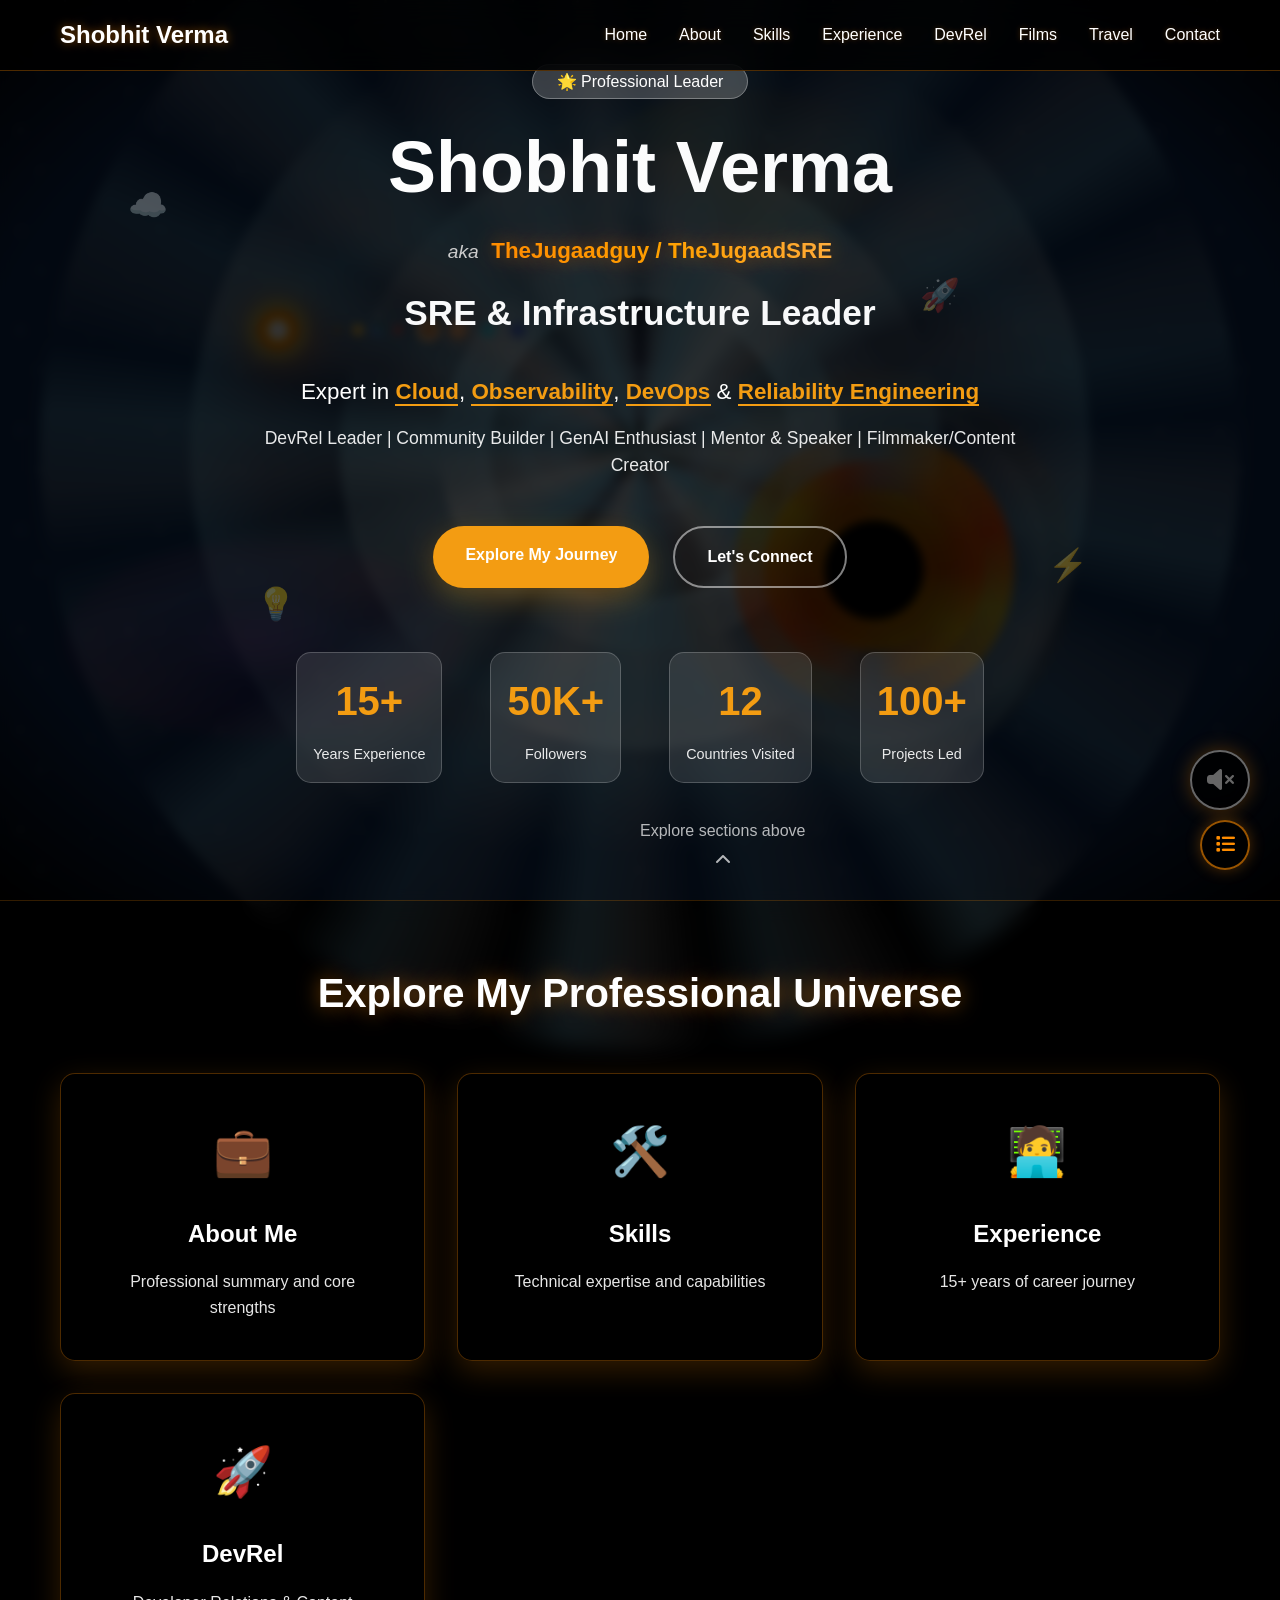
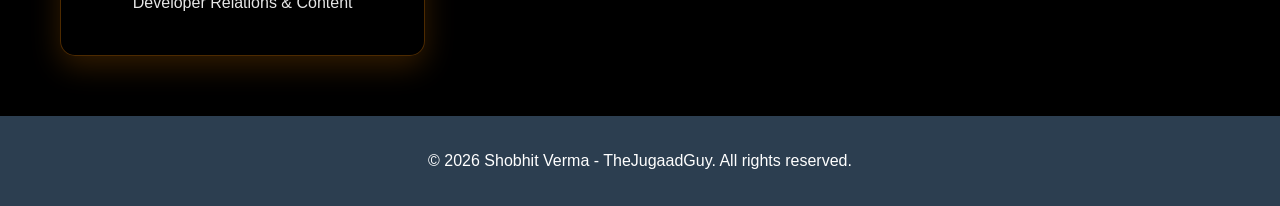
==== index.html @ 570ef5ad "Working website with all features - mood selector, cosmic theme, birthday buddies" ====
<!DOCTYPE html>
<html lang="en">
<head>
    <meta charset="UTF-8">
    <meta name="viewport" content="width=device-width, initial-scale=1.0">
    <title>Shobhit Verma - TheJugaadGuy | SRE Manager & Content Creator</title>
    <link rel="stylesheet" href="styles.css">
    <link href="https://cdnjs.cloudflare.com/ajax/libs/font-awesome/6.4.0/css/all.min.css" rel="stylesheet">
</head>
<body>
    <!-- Mood Selection Popup -->
    <div id="moodPopup" class="mood-popup">
        <div class="mood-popup-content">
            <div class="mood-header">
                <h2>🌟 Welcome to My Universe</h2>
                <p>Before we explore together, how are you feeling today?</p>
            </div>
            <div class="mood-selector">
                <select id="moodSelect" class="mood-dropdown">
                    <option value="">Choose your current mood...</option>
                    <option value="excited">🚀 Excited - Ready to conquer the world!</option>
                    <option value="curious">🔍 Curious - Eager to learn something new</option>
                    <option value="focused">🎯 Focused - In the zone and productive</option>
                    <option value="creative">🎨 Creative - Feeling inspired and artistic</option>
                    <option value="peaceful">🧘 Peaceful - Calm and centered</option>
                    <option value="adventurous">🌍 Adventurous - Ready for new experiences</option>
                    <option value="nostalgic">💭 Nostalgic - Reflecting on memories</option>
                    <option value="ambitious">💪 Ambitious - Driven to achieve goals</option>
                    <option value="contemplative">🤔 Contemplative - Deep in thought</option>
                    <option value="energetic">⚡ Energetic - Full of life and vigor</option>
                </select>
                <button id="enterUniverse" class="enter-button" disabled>Enter My Universe</button>
            </div>
            <div class="mood-subtitle">
                <p>Your choice will personalize your entire experience ✨</p>
            </div>
        </div>
    </div>

    <!-- Epic Cosmic Background -->
    <div class="cosmic-scene">
        <!-- Deep Space Background -->
        <div class="deep-space"></div>
        
        <!-- Distant Stars -->
        <div class="star-field">
            <div class="star"></div>
            <div class="star"></div>
            <div class="star"></div>
            <div class="star"></div>
            <div class="star"></div>
            <div class="star"></div>
            <div class="star"></div>
            <div class="star"></div>
            <div class="star"></div>
            <div class="star"></div>
            <div class="star"></div>
            <div class="star"></div>
            <div class="star"></div>
            <div class="star"></div>
            <div class="star"></div>
            <div class="star"></div>
            <div class="star"></div>
            <div class="star"></div>
            <div class="star"></div>
            <div class="star"></div>
        </div>
        
        <!-- Solar System -->
        <div class="solar-system">
            <!-- Sun -->
            <div class="sun">
                <div class="sun-core"></div>
                <div class="sun-corona"></div>
            </div>
            
            <!-- Planets -->
            <div class="planet mercury"></div>
            <div class="planet venus"></div>
            <div class="planet earth">
                <div class="moon"></div>
            </div>
            <div class="planet mars"></div>
            <div class="planet jupiter">
                <div class="jupiter-spot"></div>
            </div>
            <div class="planet saturn">
                <div class="saturn-rings"></div>
            </div>
            <div class="planet uranus"></div>
            <div class="planet neptune"></div>
            
            <!-- Asteroid Belt -->
            <div class="asteroid-belt">
                <div class="asteroid"></div>
                <div class="asteroid"></div>
                <div class="asteroid"></div>
                <div class="asteroid"></div>
                <div class="asteroid"></div>
            </div>
        </div>
        
        <!-- Wormhole -->
        <div class="wormhole">
            <div class="wormhole-entrance"></div>
            <div class="wormhole-tunnel"></div>
            <div class="wormhole-exit"></div>
            <div class="wormhole-energy"></div>
            <div class="wormhole-donut"></div>
        </div>
        
        <!-- Black Hole -->
        <div class="blackhole-system">
            <div class="gravitational-lensing"></div>
            <div class="accretion-disk"></div>
            <div class="blackhole-center"></div>
            <div class="event-horizon"></div>
            <div class="hawking-radiation"></div>
        </div>
        
        <!-- Space Phenomena -->
        <div class="nebula"></div>
        <div class="cosmic-dust"></div>
        
        <!-- Moving Elements -->
        <div class="space-particles">
            <div class="particle"></div>
            <div class="particle"></div>
            <div class="particle"></div>
            <div class="particle"></div>
            <div class="particle"></div>
            <div class="particle"></div>
            <div class="particle"></div>
            <div class="particle"></div>
            <div class="particle"></div>
            <div class="particle"></div>
            <div class="particle"></div>
            <div class="particle"></div>
            <div class="particle"></div>
            <div class="particle"></div>
            <div class="particle"></div>
        </div>
        
        <!-- Comets -->
        <div class="comet comet-1">
            <div class="comet-tail"></div>
        </div>
        <div class="comet comet-2">
            <div class="comet-tail"></div>
        </div>
    </div>

    <!-- Advanced Web Audio API System - No HTML5 audio elements needed -->
    
    <!-- Audio Control -->
    <div class="audio-control">
        <button id="audioToggle" class="audio-btn" title="Toggle Space Music">
            <i class="fas fa-volume-mute"></i>
        </button>
        <div class="music-playlist" id="musicPlaylist" style="display: none;">
            <div class="playlist-header">🎵 Cosmic Soundscapes</div>
            <div class="playlist-tracks">
                <div class="track-item" data-track="deep-space">🌌 Deep Space Humming</div>
                <div class="track-item" data-track="cosmic-winds">💨 Cosmic Winds</div>
                <div class="track-item" data-track="stellar-harmony">⭐ Stellar Harmony</div>
                <div class="track-item" data-track="nebula-dreams">🌠 Nebula Dreams</div>
                <div class="track-item" data-track="quantum-pulse">⚛️ Quantum Pulse</div>
            </div>
        </div>
        <button id="playlistToggle" class="playlist-btn" title="Show Playlist">
            <i class="fas fa-list"></i>
        </button>
    </div>

    <!-- Navigation -->
    <nav class="navbar">
        <div class="nav-container">
            <div class="nav-logo">
                <h2>Shobhit Verma</h2>
            </div>
            <ul class="nav-menu">
                <li><a href="index.html">Home</a></li>
                <li><a href="about.html">About</a></li>
                <li><a href="skills.html">Skills</a></li>
                <li><a href="experience.html">Experience</a></li>
                <li><a href="devrel.html">DevRel</a></li>
                <li><a href="films.html">Films</a></li>
                <li><a href="travel.html">Travel</a></li>
                <li><a href="contact.html">Contact</a></li>
            </ul>
            <div class="hamburger">
                <span></span>
                <span></span>
                <span></span>
            </div>
        </div>
    </nav>

    <!-- Hero Section - Main Home Content -->
    <section id="home" class="hero">
        <div class="hero-content">
            <div class="hero-badge">
                <span class="badge-text">🌟 Professional Leader</span>
            </div>
            <h1>Shobhit Verma</h1>
            <div class="hero-brand">
                <span class="brand-aka">aka</span>
                <span class="brand-names">TheJugaadguy / TheJugaadSRE</span>
            </div>
            <h2 class="hero-subtitle">SRE & Infrastructure Leader</h2>
            <div class="hero-headline">
                <p class="headline-main">Expert in <span class="highlight">Cloud</span>, <span class="highlight">Observability</span>, <span class="highlight">DevOps</span> & <span class="highlight">Reliability Engineering</span></p>
                <p class="headline-sub">DevRel Leader | Community Builder | GenAI Enthusiast | Mentor & Speaker | Filmmaker/Content Creator</p>
            </div>
            
            <div class="hero-cta">
                <a href="about.html" class="cta-primary">Explore My Journey</a>
                <a href="contact.html" class="cta-secondary">Let's Connect</a>
            </div>
            
            <div class="hero-stats">
                <div class="stat">
                    <span class="stat-number">15+</span>
                    <span class="stat-label">Years Experience</span>
                </div>
                <div class="stat">
                    <span class="stat-number">50K+</span>
                    <span class="stat-label">Followers</span>
                </div>
                <div class="stat">
                    <span class="stat-number">12</span>
                    <span class="stat-label">Countries Visited</span>
                </div>
                <div class="stat">
                    <span class="stat-number">100+</span>
                    <span class="stat-label">Projects Led</span>
                </div>
            </div>
            
            <div class="hero-scroll">
                <div class="scroll-indicator">
                    <span>Explore sections above</span>
                    <i class="fas fa-chevron-up"></i>
                </div>
            </div>
        </div>
        
        <!-- Floating elements for visual appeal -->
        <div class="floating-elements">
            <div class="float-item" data-speed="2">☁️</div>
            <div class="float-item" data-speed="3">⚡</div>
            <div class="float-item" data-speed="1.5">🚀</div>
            <div class="float-item" data-speed="2.5">💡</div>
        </div>
    </section>

    <!-- Quick Navigation Cards -->
    <section class="quick-nav">
        <div class="container">
            <h2>Explore My Professional Universe</h2>
            <div class="nav-cards">
                <a href="about.html" class="nav-card">
                    <div class="card-icon">💼</div>
                    <h3>About Me</h3>
                    <p>Professional summary and core strengths</p>
                </a>
                <a href="skills.html" class="nav-card">
                    <div class="card-icon">🛠️</div>
                    <h3>Skills</h3>
                    <p>Technical expertise and capabilities</p>
                </a>
                <a href="experience.html" class="nav-card">
                    <div class="card-icon">🧑‍💻</div>
                    <h3>Experience</h3>
                    <p>15+ years of career journey</p>
                </a>
                <a href="devrel.html" class="nav-card">
                    <div class="card-icon">🚀</div>
                    <h3>DevRel</h3>
                    <p>Developer Relations & Content</p>
                </a>
            </div>
        </div>
    </section>

    <!-- Footer -->
    <footer class="footer">
        <div class="container">
            <p>&copy; 2026 Shobhit Verma - TheJugaadGuy. All rights reserved.</p>
        </div>
    </footer>

    <script src="script.js"></script>
    <script src="cosmic-audio.js"></script>
</body>
</html>
---- styles.css ----
/* Reset and Base Styles */
* {
    margin: 0;
    padding: 0;
    box-sizing: border-box;
    text-decoration: none !important;
}

/* Force remove any strikethrough */
body, body *, h1, h2, h3, h4, h5, h6, p, span, div, a, button {
    text-decoration: none !important;
}

body {
    font-family: 'Segoe UI', Tahoma, Geneva, Verdana, sans-serif;
    line-height: 1.6;
    color: #ffffff;
    background: #000000;
    overflow-x: hidden;
    position: relative;
    transition: all 0.8s ease;
    min-height: 100vh;
    text-decoration: none !important;
}

/* Additional fix for strikethrough issue */
* {
    text-decoration-line: none !important;
    text-decoration-style: none !important;
    text-decoration-color: transparent !important;
}

/* Mood Selection Popup - EMERGENCY BYPASS */
.mood-popup {
    position: fixed;
    top: 0;
    left: 0;
    width: 100%;
    height: 100%;
    background: rgba(0, 0, 0, 0.95);
    display: none !important; /* FORCE HIDDEN */
    align-items: center;
    justify-content: center;
    z-index: 10000;
    backdrop-filter: blur(10px);
    animation: fadeIn 0.5s ease;
}

.mood-popup.hidden {
    display: none;
}

.mood-popup-content {
    background: linear-gradient(135deg, rgba(255, 255, 255, 0.1), rgba(255, 255, 255, 0.05));
    padding: 3rem;
    border-radius: 20px;
    text-align: center;
    max-width: 500px;
    width: 90%;
    backdrop-filter: blur(20px);
    border: 1px solid rgba(255, 140, 0, 0.3);
    box-shadow: 0 20px 40px rgba(0, 0, 0, 0.3);
}

.mood-header h2 {
    color: #ffffff;
    font-size: 2.5rem;
    margin-bottom: 1rem;
    text-shadow: 0 0 20px rgba(255, 140, 0, 0.5);
}

.mood-header p {
    color: #ffffff;
    font-size: 1.2rem;
    margin-bottom: 2rem;
    opacity: 0.9;
}

.mood-selector {
    margin-bottom: 2rem;
}

.mood-dropdown {
    width: 100%;
    padding: 1rem;
    font-size: 1.1rem;
    border: 2px solid rgba(255, 140, 0, 0.5);
    border-radius: 10px;
    background: rgba(0, 0, 0, 0.7);
    color: #ffffff;
    margin-bottom: 1.5rem;
    backdrop-filter: blur(10px);
}

.mood-dropdown:focus {
    outline: none;
    border-color: #ff8c00;
    box-shadow: 0 0 20px rgba(255, 140, 0, 0.3);
}

.enter-button {
    padding: 1rem 2rem;
    font-size: 1.2rem;
    font-weight: 600;
    border: none;
    border-radius: 50px;
    background: #666666;
    color: #ffffff;
    cursor: not-allowed;
    transition: all 0.3s ease;
    text-transform: uppercase;
    letter-spacing: 1px;
    opacity: 0.5;
}

.enter-button:not(:disabled):not(.disabled),
.enter-button.enabled {
    background: linear-gradient(45deg, #ff8c00, #ffa500) !important;
    cursor: pointer !important;
    opacity: 1 !important;
    pointer-events: auto !important;
}

.enter-button:hover:not(:disabled):not(.disabled),
.enter-button.enabled:hover {
    transform: translateY(-3px) !important;
    box-shadow: 0 10px 30px rgba(255, 140, 0, 0.4) !important;
}

.enter-button:disabled,
.enter-button.disabled {
    background: #666666 !important;
    opacity: 0.5 !important;
    cursor: not-allowed !important;
    transform: none !important;
    pointer-events: none !important;
}

.enter-button:disabled:hover,
.enter-button.disabled:hover {
    transform: none !important;
    box-shadow: none !important;
}

.mood-subtitle p {
    color: #ffffff;
    font-size: 0.9rem;
    opacity: 0.7;
    font-style: italic;
}

/* Theme Variations */
body.theme-excited {
    --primary-color: #ff4757;
    --secondary-color: #ff6b7a;
    --accent-color: #ff3742;
}

body.theme-curious {
    --primary-color: #3742fa;
    --secondary-color: #5352ed;
    --accent-color: #2f3542;
}

body.theme-focused {
    --primary-color: #2ed573;
    --secondary-color: #7bed9f;
    --accent-color: #1e90ff;
}

body.theme-creative {
    --primary-color: #ff6348;
    --secondary-color: #ff7675;
    --accent-color: #fd79a8;
}

body.theme-peaceful {
    --primary-color: #70a1ff;
    --secondary-color: #5352ed;
    --accent-color: #3742fa;
}

body.theme-adventurous {
    --primary-color: #ffa502;
    --secondary-color: #ff6348;
    --accent-color: #ff4757;
}

body.theme-nostalgic {
    --primary-color: #747d8c;
    --secondary-color: #a4b0be;
    --accent-color: #57606f;
}

body.theme-ambitious {
    --primary-color: #ffd700;
    --secondary-color: #ffb142;
    --accent-color: #ff6348;
}

body.theme-contemplative {
    --primary-color: #6c5ce7;
    --secondary-color: #a29bfe;
    --accent-color: #fd79a8;
}

body.theme-energetic {
    --primary-color: #00d2d3;
    --secondary-color: #7bed9f;
    --accent-color: #2ed573;
}

/* Epic Cosmic Scene */
.cosmic-scene {
    position: fixed;
    top: 0;
    left: 0;
    width: 100vw;
    height: 100vh;
    z-index: -10;
    overflow: hidden;
    display: block !important;
    visibility: visible !important;
    opacity: 1 !important;
    background: radial-gradient(ellipse at center, 
        #0a0a2e 0%, 
        #16213e 25%, 
        #0f3460 50%, 
        #0e2954 75%, 
        #000000 100%) !important;
}

/* Deep Space Background */
.deep-space {
    position: absolute;
    width: 100%;
    height: 100%;
    background: 
        radial-gradient(2px 2px at 20px 30px, #eee, transparent),
        radial-gradient(2px 2px at 40px 70px, rgba(255,255,255,0.8), transparent),
        radial-gradient(1px 1px at 90px 40px, #fff, transparent),
        radial-gradient(1px 1px at 130px 80px, rgba(255,255,255,0.6), transparent),
        radial-gradient(2px 2px at 160px 30px, #ddd, transparent);
    background-repeat: repeat;
    background-size: 200px 100px;
    animation: starTwinkle 4s ease-in-out infinite alternate;
}

/* Star Field */
.star-field {
    position: absolute;
    width: 100%;
    height: 100%;
}

.star {
    position: absolute;
    background: white;
    border-radius: 50%;
    animation: starPulse 3s ease-in-out infinite alternate;
}

.star:nth-child(1) { width: 2px; height: 2px; top: 10%; left: 10%; animation-delay: 0s; }
.star:nth-child(2) { width: 1px; height: 1px; top: 20%; left: 30%; animation-delay: 0.5s; }
.star:nth-child(3) { width: 3px; height: 3px; top: 15%; left: 60%; animation-delay: 1s; }
.star:nth-child(4) { width: 2px; height: 2px; top: 40%; left: 20%; animation-delay: 1.5s; }
.star:nth-child(5) { width: 1px; height: 1px; top: 60%; left: 80%; animation-delay: 2s; }
.star:nth-child(6) { width: 2px; height: 2px; top: 80%; left: 40%; animation-delay: 2.5s; }
.star:nth-child(7) { width: 1px; height: 1px; top: 30%; left: 90%; animation-delay: 0.3s; }
.star:nth-child(8) { width: 3px; height: 3px; top: 70%; left: 10%; animation-delay: 0.8s; }
.star:nth-child(9) { width: 2px; height: 2px; top: 50%; left: 50%; animation-delay: 1.3s; }
.star:nth-child(10) { width: 1px; height: 1px; top: 90%; left: 70%; animation-delay: 1.8s; }
.star:nth-child(11) { width: 2px; height: 2px; top: 5%; left: 80%; animation-delay: 0.2s; }
.star:nth-child(12) { width: 1px; height: 1px; top: 25%; left: 15%; animation-delay: 0.7s; }
.star:nth-child(13) { width: 3px; height: 3px; top: 45%; left: 75%; animation-delay: 1.2s; }
.star:nth-child(14) { width: 2px; height: 2px; top: 65%; left: 35%; animation-delay: 1.7s; }
.star:nth-child(15) { width: 1px; height: 1px; top: 85%; left: 85%; animation-delay: 2.2s; }
.star:nth-child(16) { width: 2px; height: 2px; top: 35%; left: 5%; animation-delay: 0.4s; }
.star:nth-child(17) { width: 1px; height: 1px; top: 55%; left: 65%; animation-delay: 0.9s; }
.star:nth-child(18) { width: 3px; height: 3px; top: 75%; left: 25%; animation-delay: 1.4s; }
.star:nth-child(19) { width: 2px; height: 2px; top: 95%; left: 55%; animation-delay: 1.9s; }
.star:nth-child(20) { width: 1px; height: 1px; top: 15%; left: 45%; animation-delay: 2.4s; }

/* Solar System */
.solar-system {
    position: absolute;
    top: 20%;
    left: 10%;
    width: 300px;
    height: 300px;
    animation: solarSystemRotation 60s linear infinite;
    display: block !important;
    visibility: visible !important;
    opacity: 1 !important;
    z-index: -5;
}

/* Sun */
.sun {
    position: absolute;
    top: 50%;
    left: 50%;
    width: 40px;
    height: 40px;
    transform: translate(-50%, -50%);
    border-radius: 50%;
    background: radial-gradient(circle, #ffeb3b 0%, #ff9800 50%, #ff5722 100%);
    box-shadow: 
        0 0 20px #ffeb3b,
        0 0 40px #ff9800,
        0 0 60px #ff5722;
    animation: sunPulse 3s ease-in-out infinite alternate;
}

.sun-core {
    position: absolute;
    top: 50%;
    left: 50%;
    width: 20px;
    height: 20px;
    transform: translate(-50%, -50%);
    border-radius: 50%;
    background: #fff;
    animation: sunCorePulse 2s ease-in-out infinite alternate;
}

.sun-corona {
    position: absolute;
    top: 50%;
    left: 50%;
    width: 60px;
    height: 60px;
    transform: translate(-50%, -50%);
    border-radius: 50%;
    background: radial-gradient(circle, transparent 60%, rgba(255, 235, 59, 0.3) 70%, transparent 80%);
    animation: coronaFlicker 4s ease-in-out infinite;
}

/* Planets */
.planet {
    position: absolute;
    border-radius: 50%;
    top: 50%;
    left: 50%;
    transform-origin: center;
}

.mercury {
    width: 8px;
    height: 8px;
    background: #8c7853;
    animation: planetOrbit 10s linear infinite;
    transform: translate(-50%, -50%) rotate(0deg) translateX(60px) rotate(0deg);
}

.venus {
    width: 12px;
    height: 12px;
    background: #ffc649;
    animation: planetOrbit 15s linear infinite;
    transform: translate(-50%, -50%) rotate(0deg) translateX(80px) rotate(0deg);
}

.earth {
    width: 14px;
    height: 14px;
    background: linear-gradient(45deg, #6b93d6 0%, #4d84c4 50%, #2e7d32 100%);
    animation: planetOrbit 20s linear infinite;
    transform: translate(-50%, -50%) rotate(0deg) translateX(100px) rotate(0deg);
}

.moon {
    position: absolute;
    width: 4px;
    height: 4px;
    background: #c0c0c0;
    border-radius: 50%;
    top: -10px;
    left: 50%;
    transform: translateX(-50%);
    animation: moonOrbit 2s linear infinite;
}

.mars {
    width: 10px;
    height: 10px;
    background: #cd5c5c;
    animation: planetOrbit 25s linear infinite;
    transform: translate(-50%, -50%) rotate(0deg) translateX(120px) rotate(0deg);
}

.jupiter {
    width: 24px;
    height: 24px;
    background: linear-gradient(45deg, #d8ca9d 0%, #fab27b 50%, #c99039 100%);
    animation: planetOrbit 35s linear infinite;
    transform: translate(-50%, -50%) rotate(0deg) translateX(150px) rotate(0deg);
}

.jupiter-spot {
    position: absolute;
    width: 8px;
    height: 6px;
    background: #8b4513;
    border-radius: 50%;
    top: 40%;
    left: 30%;
    animation: jupiterStormRotation 3s linear infinite;
}

.saturn {
    width: 20px;
    height: 20px;
    background: #fab27b;
    animation: planetOrbit 45s linear infinite;
    transform: translate(-50%, -50%) rotate(0deg) translateX(180px) rotate(0deg);
}

.saturn-rings {
    position: absolute;
    width: 35px;
    height: 35px;
    border: 2px solid rgba(255, 255, 255, 0.6);
    border-radius: 50%;
    top: 50%;
    left: 50%;
    transform: translate(-50%, -50%);
    animation: ringsRotation 8s linear infinite;
}

.uranus {
    width: 16px;
    height: 16px;
    background: #4fd0e7;
    animation: planetOrbit 55s linear infinite;
    transform: translate(-50%, -50%) rotate(0deg) translateX(210px) rotate(0deg);
}

.neptune {
    width: 15px;
    height: 15px;
    background: #4b70dd;
    animation: planetOrbit 65s linear infinite;
    transform: translate(-50%, -50%) rotate(0deg) translateX(240px) rotate(0deg);
}

/* Asteroid Belt */
.asteroid-belt {
    position: absolute;
    top: 50%;
    left: 50%;
    width: 280px;
    height: 280px;
    transform: translate(-50%, -50%);
    border-radius: 50%;
    animation: asteroidBeltRotation 30s linear infinite;
}

.asteroid {
    position: absolute;
    width: 3px;
    height: 3px;
    background: #8c7853;
    border-radius: 50%;
}

.asteroid:nth-child(1) { top: 0%; left: 50%; }
.asteroid:nth-child(2) { top: 25%; left: 85%; }
.asteroid:nth-child(3) { top: 75%; left: 85%; }
.asteroid:nth-child(4) { top: 100%; left: 50%; }
.asteroid:nth-child(5) { top: 50%; left: 15%; }

/* Theme-based Black Hole Variations */
body.theme-excited .blackhole-background {
    background: radial-gradient(circle at center, 
        transparent 0%, transparent 15%, 
        rgba(255, 71, 87, 0.2) 20%, rgba(255, 107, 122, 0.3) 25%, 
        rgba(255, 55, 66, 0.4) 35%, rgba(139, 69, 19, 0.4) 50%, 
        rgba(0, 0, 0, 0.8) 70%, #000000 100%);
    animation-duration: 15s;
}

body.theme-curious .blackhole-background {
    background: radial-gradient(circle at center, 
        transparent 0%, transparent 15%, 
        rgba(55, 66, 250, 0.2) 20%, rgba(83, 82, 237, 0.3) 25%, 
        rgba(47, 53, 66, 0.4) 35%, rgba(25, 25, 112, 0.4) 50%, 
        rgba(0, 0, 0, 0.8) 70%, #000000 100%);
    animation-duration: 25s;
}

body.theme-focused .blackhole-background {
    background: radial-gradient(circle at center, 
        transparent 0%, transparent 15%, 
        rgba(46, 213, 115, 0.2) 20%, rgba(123, 237, 159, 0.3) 25%, 
        rgba(30, 144, 255, 0.4) 35%, rgba(25, 25, 112, 0.4) 50%, 
        rgba(0, 0, 0, 0.8) 70%, #000000 100%);
    animation-duration: 30s;
}

body.theme-creative .blackhole-background {
    background: radial-gradient(circle at center, 
        transparent 0%, transparent 15%, 
        rgba(255, 99, 72, 0.2) 20%, rgba(255, 118, 117, 0.3) 25%, 
        rgba(253, 121, 168, 0.4) 35%, rgba(139, 69, 19, 0.4) 50%, 
        rgba(0, 0, 0, 0.8) 70%, #000000 100%);
    animation-duration: 18s;
}

body.theme-peaceful .blackhole-background {
    background: radial-gradient(circle at center, 
        transparent 0%, transparent 15%, 
        rgba(112, 161, 255, 0.2) 20%, rgba(83, 82, 237, 0.3) 25%, 
        rgba(55, 66, 250, 0.4) 35%, rgba(25, 25, 112, 0.4) 50%, 
        rgba(0, 0, 0, 0.8) 70%, #000000 100%);
    animation-duration: 35s;
}

body.theme-adventurous .blackhole-background {
    background: radial-gradient(circle at center, 
        transparent 0%, transparent 15%, 
        rgba(255, 165, 2, 0.2) 20%, rgba(255, 99, 72, 0.3) 25%, 
        rgba(255, 71, 87, 0.4) 35%, rgba(139, 69, 19, 0.4) 50%, 
        rgba(0, 0, 0, 0.8) 70%, #000000 100%);
    animation-duration: 12s;
}

body.theme-nostalgic .blackhole-background {
    background: radial-gradient(circle at center, 
        transparent 0%, transparent 15%, 
        rgba(116, 125, 140, 0.2) 20%, rgba(164, 176, 190, 0.3) 25%, 
        rgba(87, 96, 111, 0.4) 35%, rgba(25, 25, 112, 0.4) 50%, 
        rgba(0, 0, 0, 0.8) 70%, #000000 100%);
    animation-duration: 40s;
}

body.theme-ambitious .blackhole-background {
    background: radial-gradient(circle at center, 
        transparent 0%, transparent 15%, 
        rgba(255, 215, 0, 0.2) 20%, rgba(255, 177, 66, 0.3) 25%, 
        rgba(255, 99, 72, 0.4) 35%, rgba(139, 69, 19, 0.4) 50%, 
        rgba(0, 0, 0, 0.8) 70%, #000000 100%);
    animation-duration: 10s;
}

body.theme-contemplative .blackhole-background {
    background: radial-gradient(circle at center, 
        transparent 0%, transparent 15%, 
        rgba(108, 92, 231, 0.2) 20%, rgba(162, 155, 254, 0.3) 25%, 
        rgba(253, 121, 168, 0.4) 35%, rgba(25, 25, 112, 0.4) 50%, 
        rgba(0, 0, 0, 0.8) 70%, #000000 100%);
    animation-duration: 45s;
}

body.theme-energetic .blackhole-background {
    background: radial-gradient(circle at center, 
        transparent 0%, transparent 15%, 
        rgba(0, 210, 211, 0.2) 20%, rgba(123, 237, 159, 0.3) 25%, 
        rgba(46, 213, 115, 0.4) 35%, rgba(25, 25, 112, 0.4) 50%, 
        rgba(0, 0, 0, 0.8) 70%, #000000 100%);
    animation-duration: 8s;
}

.blackhole-center {
    position: absolute;
    top: 50%;
    left: 50%;
    width: 300px;
    height: 300px;
    transform: translate(-50%, -50%);
    background: radial-gradient(circle, 
        #000000 0%, 
        #000000 40%, 
        rgba(0, 0, 0, 0.9) 50%, 
        rgba(255, 140, 0, 0.1) 60%,
        transparent 70%);
    border-radius: 50%;
    animation: blackholePulse 3s ease-in-out infinite alternate;
    box-shadow: 
        0 0 100px rgba(0, 0, 0, 1),
        0 0 200px rgba(0, 0, 0, 0.8),
        inset 0 0 100px rgba(0, 0, 0, 1);
    display: block !important;
    visibility: visible !important;
    opacity: 1 !important;
}

.accretion-disk {
    position: absolute;
    top: 50%;
    left: 50%;
    width: 800px;
    height: 800px;
    transform: translate(-50%, -50%);
    border-radius: 50%;
    background: conic-gradient(
        from 0deg,
        transparent 0%,
        rgba(255, 140, 0, 0.6) 10%,
        rgba(255, 69, 0, 0.8) 20%,
        rgba(255, 215, 0, 0.7) 30%,
        rgba(255, 140, 0, 0.6) 40%,
        transparent 50%,
        rgba(255, 140, 0, 0.4) 60%,
        rgba(255, 69, 0, 0.6) 70%,
        rgba(255, 215, 0, 0.5) 80%,
        rgba(255, 140, 0, 0.4) 90%,
        transparent 100%
    );
    animation: accretionSpin 8s linear infinite;
    filter: blur(2px);
}

.accretion-disk::before {
    content: '';
    position: absolute;
    top: 50%;
    left: 50%;
    width: 600px;
    height: 600px;
    transform: translate(-50%, -50%);
    border-radius: 50%;
    background: conic-gradient(
        from 180deg,
        transparent 0%,
        rgba(255, 69, 0, 0.7) 15%,
        rgba(255, 140, 0, 0.9) 25%,
        rgba(255, 215, 0, 0.8) 35%,
        rgba(255, 69, 0, 0.7) 45%,
        transparent 55%,
        rgba(255, 140, 0, 0.5) 65%,
        rgba(255, 69, 0, 0.7) 75%,
        rgba(255, 215, 0, 0.6) 85%,
        rgba(255, 140, 0, 0.5) 95%,
        transparent 100%
    );
    animation: accretionSpin 12s linear infinite reverse;
    filter: blur(1px);
}

.accretion-disk::after {
    content: '';
    position: absolute;
    top: 50%;
    left: 50%;
    width: 400px;
    height: 400px;
    transform: translate(-50%, -50%);
    border-radius: 50%;
    background: conic-gradient(
        from 90deg,
        transparent 0%,
        rgba(255, 215, 0, 0.8) 20%,
        rgba(255, 140, 0, 1) 30%,
        rgba(255, 69, 0, 0.9) 40%,
        transparent 50%,
        rgba(255, 140, 0, 0.6) 70%,
        rgba(255, 215, 0, 0.7) 80%,
        transparent 100%
    );
    animation: accretionSpin 6s linear infinite;
}

.gravitational-lensing {
    position: absolute;
    top: 50%;
    left: 50%;
    width: 800px;
    height: 800px;
    transform: translate(-50%, -50%);
    border-radius: 50%;
    background: radial-gradient(circle,
        transparent 0%,
        rgba(255, 255, 255, 0.05) 40%,
        rgba(135, 206, 235, 0.1) 60%,
        transparent 80%
    );
    animation: lensingEffect 15s ease-in-out infinite;
}

.space-particles {
    position: absolute;
    width: 100%;
    height: 100%;
    overflow: hidden;
}

.particle {
    position: absolute;
    background: rgba(255, 255, 255, 0.8);
    border-radius: 50%;
    animation: particleFloat 10s linear infinite;
}

.particle:nth-child(1) { width: 2px; height: 2px; left: 10%; animation-delay: 0s; }
.particle:nth-child(2) { width: 3px; height: 3px; left: 20%; animation-delay: 1s; }
.particle:nth-child(3) { width: 1px; height: 1px; left: 30%; animation-delay: 2s; }
.particle:nth-child(4) { width: 2px; height: 2px; left: 40%; animation-delay: 3s; }
.particle:nth-child(5) { width: 3px; height: 3px; left: 50%; animation-delay: 4s; }
.particle:nth-child(6) { width: 1px; height: 1px; left: 60%; animation-delay: 5s; }
.particle:nth-child(7) { width: 2px; height: 2px; left: 70%; animation-delay: 6s; }
.particle:nth-child(8) { width: 3px; height: 3px; left: 80%; animation-delay: 7s; }
.particle:nth-child(9) { width: 1px; height: 1px; left: 90%; animation-delay: 8s; }
.particle:nth-child(10) { width: 2px; height: 2px; left: 15%; animation-delay: 9s; }

.event-horizon {
    position: absolute;
    top: 50%;
    left: 50%;
    width: 180px;
    height: 180px;
    transform: translate(-50%, -50%);
    border-radius: 50%;
    background: radial-gradient(circle, 
        #000000 0%, 
        #000000 70%, 
        rgba(255, 140, 0, 0.2) 80%, 
        rgba(255, 69, 0, 0.1) 90%, 
        transparent 100%);
    box-shadow: 
        0 0 80px rgba(255, 140, 0, 0.8),
        0 0 160px rgba(255, 69, 0, 0.6),
        0 0 240px rgba(255, 140, 0, 0.4),
        inset 0 0 80px rgba(0, 0, 0, 1);
    animation: eventHorizonPulse 4s ease-in-out infinite;
    z-index: 10;
    display: block !important;
    visibility: visible !important;
    opacity: 1 !important;
}

@keyframes blackholeRotation {
    from { transform: rotate(0deg); }
    to { transform: rotate(360deg); }
}

@keyframes blackholePulse {
    0% { transform: translate(-50%, -50%) scale(1); }
    100% { transform: translate(-50%, -50%) scale(1.1); }
}

@keyframes accretionSpin {
    from { transform: translate(-50%, -50%) rotate(0deg); }
    to { transform: translate(-50%, -50%) rotate(360deg); }
}

@keyframes lensingEffect {
    0%, 100% { 
        transform: translate(-50%, -50%) scale(1);
        opacity: 0.3;
    }
    50% { 
        transform: translate(-50%, -50%) scale(1.2);
        opacity: 0.6;
    }
}

@keyframes particleFloat {
    0% {
        transform: translateY(100vh) translateX(0px);
        opacity: 0;
    }
    10% {
        opacity: 1;
    }
    90% {
        opacity: 1;
    }
    100% {
        transform: translateY(-100px) translateX(50px);
        opacity: 0;
    }
}

@keyframes eventHorizonPulse {
    0%, 100% {
        box-shadow: 
            0 0 50px rgba(255, 140, 0, 0.5),
            inset 0 0 50px rgba(0, 0, 0, 1);
    }
    50% {
        box-shadow: 
            0 0 80px rgba(255, 140, 0, 0.8),
            0 0 120px rgba(255, 69, 0, 0.4),
            inset 0 0 50px rgba(0, 0, 0, 1);
    }
}

@keyframes fadeIn {
    from { opacity: 0; transform: scale(0.9); }
    to { opacity: 1; transform: scale(1); }
}

@keyframes fadeOut {
    from { opacity: 1; transform: scale(1); }
    to { opacity: 0; transform: scale(0.9); }
}

@keyframes slideIn {
    from { transform: translateY(-100px); opacity: 0; }
    to { transform: translateY(0); opacity: 1; }
}

@keyframes slideOut {
    from { transform: translateY(0); opacity: 1; }
    to { transform: translateY(-100px); opacity: 0; }
}

/* Welcome Toast */
.welcome-toast {
    position: fixed;
    top: 100px;
    right: 20px;
    background: linear-gradient(135deg, rgba(0, 0, 0, 0.9), rgba(0, 0, 0, 0.7));
    color: white;
    padding: 1.5rem;
    border-radius: 15px;
    border: 1px solid var(--primary-color, #ff8c00);
    box-shadow: 0 10px 30px rgba(0, 0, 0, 0.3);
    z-index: 9999;
    max-width: 350px;
    animation: slideIn 0.5s ease;
    backdrop-filter: blur(10px);
}

.toast-content p {
    margin: 0;
    font-size: 1rem;
    line-height: 1.5;
    text-shadow: 0 0 10px var(--primary-color, #ff8c00);
}

/* Audio Control */
.audio-control {
    position: fixed;
    bottom: 30px;
    right: 30px;
    z-index: 1000;
    display: flex;
    flex-direction: column;
    align-items: flex-end;
    gap: 10px;
}

.audio-btn {
    width: 60px;
    height: 60px;
    border-radius: 50%;
    border: 2px solid rgba(255, 140, 0, 0.6);
    background: rgba(0, 0, 0, 0.8);
    color: #ff8c00;
    font-size: 1.5rem;
    cursor: pointer;
    transition: all 0.3s ease;
    backdrop-filter: blur(10px);
    box-shadow: 0 0 20px rgba(255, 140, 0, 0.3);
}

.audio-btn:hover {
    transform: scale(1.1);
    box-shadow: 0 0 30px rgba(255, 140, 0, 0.6);
    border-color: #ff8c00;
}

.audio-btn.muted {
    color: #666;
    border-color: #666;
    box-shadow: 0 0 10px rgba(102, 102, 102, 0.3);
}

.playlist-btn {
    width: 50px;
    height: 50px;
    border-radius: 50%;
    border: 2px solid rgba(255, 140, 0, 0.6);
    background: rgba(0, 0, 0, 0.8);
    color: #ff8c00;
    font-size: 1.2rem;
    cursor: pointer;
    transition: all 0.3s ease;
    backdrop-filter: blur(10px);
    box-shadow: 0 0 15px rgba(255, 140, 0, 0.3);
}

.playlist-btn:hover {
    transform: scale(1.1);
    box-shadow: 0 0 25px rgba(255, 140, 0, 0.6);
    border-color: #ff8c00;
}

.music-playlist {
    background: rgba(0, 0, 0, 0.9);
    border: 2px solid rgba(255, 140, 0, 0.6);
    border-radius: 15px;
    padding: 1rem;
    backdrop-filter: blur(15px);
    box-shadow: 0 10px 30px rgba(0, 0, 0, 0.5);
    min-width: 200px;
    animation: slideInFromRight 0.3s ease;
}

.playlist-header {
    color: #ff8c00;
    font-weight: 600;
    margin-bottom: 0.5rem;
    text-align: center;
    font-size: 0.9rem;
}

.playlist-tracks {
    display: flex;
    flex-direction: column;
    gap: 0.5rem;
}

.track-item {
    color: #ffffff;
    padding: 0.5rem;
    border-radius: 8px;
    cursor: pointer;
    transition: all 0.3s ease;
    font-size: 0.8rem;
    background: rgba(255, 140, 0, 0.1);
    border: 1px solid rgba(255, 140, 0, 0.3);
}

.track-item:hover {
    background: rgba(255, 140, 0, 0.2);
    transform: translateX(-3px);
    border-color: rgba(255, 140, 0, 0.6);
}

.track-item.active {
    background: rgba(255, 140, 0, 0.3);
    border-color: #ff8c00;
    color: #ff8c00;
    box-shadow: 0 0 15px rgba(255, 140, 0, 0.5);
    transform: translateX(-3px);
}

.track-item.active::before {
    content: '🎵 ';
    animation: pulse 1s ease-in-out infinite;
}

@keyframes pulse {
    0%, 100% { opacity: 1; }
    50% { opacity: 0.5; }
}

@keyframes slideInFromRight {
    from {
        transform: translateX(100%);
        opacity: 0;
    }
    to {
        transform: translateX(0);
        opacity: 1;
    }
}

/* Enhanced Black Hole Gravitational Effects */
.gravitational-lensing {
    position: absolute;
    top: 50%;
    left: 50%;
    width: 1000px;
    height: 1000px;
    transform: translate(-50%, -50%);
    border-radius: 50%;
    background: radial-gradient(circle,
        transparent 0%,
        rgba(255, 255, 255, 0.02) 30%,
        rgba(135, 206, 235, 0.05) 50%,
        rgba(255, 140, 0, 0.08) 70%,
        transparent 90%
    );
    animation: lensingEffect 15s ease-in-out infinite;
    filter: blur(3px);
}

/* Additional Black Hole Layers for Depth */
.blackhole-background::before {
    content: '';
    position: absolute;
    top: 50%;
    left: 50%;
    width: 1200px;
    height: 1200px;
    transform: translate(-50%, -50%);
    border-radius: 50%;
    background: radial-gradient(circle,
        transparent 0%,
        transparent 20%,
        rgba(255, 140, 0, 0.05) 40%,
        rgba(255, 69, 0, 0.1) 60%,
        rgba(0, 0, 0, 0.3) 80%,
        rgba(0, 0, 0, 0.8) 100%
    );
    animation: blackholeRotation 25s linear infinite reverse;
    z-index: -1;
}

.blackhole-background::after {
    content: '';
    position: absolute;
    top: 50%;
    left: 50%;
    width: 1500px;
    height: 1500px;
    transform: translate(-50%, -50%);
    border-radius: 50%;
    background: radial-gradient(circle,
        transparent 0%,
        transparent 30%,
        rgba(255, 140, 0, 0.03) 50%,
        rgba(0, 0, 0, 0.2) 70%,
        rgba(0, 0, 0, 0.6) 90%,
        #000000 100%
    );
    animation: blackholeRotation 35s linear infinite;
    z-index: -2;
}

/* Responsive Design for Mood Popup */
@media (max-width: 768px) {
    .mood-popup-content {
        padding: 2rem;
        margin: 1rem;
    }
    
    .mood-header h2 {
        font-size: 2rem;
    }
    
    .welcome-toast {
        right: 10px;
        left: 10px;
        max-width: none;
    }
    
    .audio-control {
        bottom: 20px;
        right: 20px;
    }
    
    .audio-btn {
        width: 50px;
        height: 50px;
        font-size: 1.2rem;
    }
}

.container {
    max-width: 1200px;
    margin: 0 auto;
    padding: 0 20px;
}

/* Navigation */
.navbar {
    position: fixed;
    top: 0;
    width: 100%;
    background: rgba(0, 0, 0, 0.8);
    backdrop-filter: blur(15px);
    z-index: 1000;
    padding: 1rem 0;
    transition: all 0.3s ease;
    border-bottom: 1px solid rgba(255, 140, 0, 0.3);
}

.nav-container {
    max-width: 1200px;
    margin: 0 auto;
    padding: 0 20px;
    display: flex;
    justify-content: space-between;
    align-items: center;
}

.nav-logo h2 {
    color: #ffffff;
    font-weight: 700;
    text-shadow: 0 0 10px rgba(255, 140, 0, 0.5);
}

.nav-menu {
    display: flex;
    list-style: none;
    gap: 2rem;
}

.nav-menu a {
    text-decoration: none;
    color: #ffffff;
    font-weight: 500;
    transition: all 0.3s ease;
    text-shadow: 0 0 5px rgba(255, 140, 0, 0.3);
}

.nav-menu a:hover {
    color: #ff8c00;
    text-shadow: 0 0 15px rgba(255, 140, 0, 0.8);
}

.hamburger {
    display: none;
    flex-direction: column;
    cursor: pointer;
}

.hamburger span {
    width: 25px;
    height: 3px;
    background: #333;
    margin: 3px 0;
    transition: 0.3s;
}
/* Hero Section */
.hero {
    height: 100vh;
    background: rgba(0, 0, 0, 0.8);
    display: flex;
    align-items: center;
    justify-content: center;
    text-align: center;
    color: white;
    position: relative;
    overflow: hidden;
    backdrop-filter: blur(5px);
}

.hero-badge {
    margin-bottom: 1rem;
    animation: fadeInUp 1s ease;
}

.badge-text {
    background: rgba(255, 255, 255, 0.2);
    padding: 0.5rem 1.5rem;
    border-radius: 25px;
    font-size: 1rem;
    font-weight: 500;
    backdrop-filter: blur(10px);
    border: 1px solid rgba(255, 255, 255, 0.3);
}

.hero-content h1 {
    font-size: 4.5rem;
    font-weight: 700;
    margin-bottom: 0.5rem;
    animation: fadeInUp 1s ease 0.1s both;
    background: linear-gradient(45deg, #fff, #f8f9fa);
    -webkit-background-clip: text;
    -webkit-text-fill-color: transparent;
    background-clip: text;
}

.hero-brand {
    margin: 0.5rem 0 1rem 0;
    animation: fadeInUp 1s ease 0.15s both;
}

.brand-aka {
    font-size: 1.2rem;
    color: #cccccc;
    font-style: italic;
    margin-right: 0.5rem;
}

.brand-names {
    font-size: 1.4rem;
    font-weight: 600;
    background: linear-gradient(45deg, #ff8c00, #ffa500, #ffb347);
    -webkit-background-clip: text;
    -webkit-text-fill-color: transparent;
    background-clip: text;
    text-shadow: 0 0 20px rgba(255, 140, 0, 0.5);
    animation: brandGlow 2s ease-in-out infinite alternate;
}

.hero-subtitle {
    font-size: 2.2rem;
    font-weight: 600;
    margin-bottom: 2rem;
    color: #f8f9fa;
    animation: fadeInUp 1s ease 0.2s both;
}

.hero-headline {
    max-width: 800px;
    margin: 0 auto 3rem;
    animation: fadeInUp 1s ease 0.3s both;
}

.headline-main {
    font-size: 1.4rem;
    margin-bottom: 1rem;
    line-height: 1.6;
}

.headline-sub {
    font-size: 1.1rem;
    opacity: 0.9;
    line-height: 1.5;
}

.highlight {
    color: #f39c12;
    font-weight: 600;
    position: relative;
}

.highlight::after {
    content: '';
    position: absolute;
    bottom: -2px;
    left: 0;
    width: 100%;
    height: 2px;
    background: #f39c12;
    transform: scaleX(0);
    animation: highlightGrow 2s ease 1s both;
}

.hero-cta {
    display: flex;
    justify-content: center;
    gap: 1.5rem;
    margin-bottom: 4rem;
    animation: fadeInUp 1s ease 0.4s both;
}

.cta-primary, .cta-secondary {
    padding: 1rem 2rem;
    border-radius: 50px;
    text-decoration: none;
    font-weight: 600;
    transition: all 0.3s ease;
    position: relative;
    overflow: hidden;
}

.cta-primary {
    background: #f39c12;
    color: white;
    box-shadow: 0 10px 30px rgba(243, 156, 18, 0.3);
}

.cta-primary:hover {
    transform: translateY(-3px);
    box-shadow: 0 15px 40px rgba(243, 156, 18, 0.4);
}

.cta-secondary {
    background: transparent;
    color: white;
    border: 2px solid rgba(255, 255, 255, 0.5);
    backdrop-filter: blur(10px);
}

.cta-secondary:hover {
    background: rgba(255, 255, 255, 0.1);
    border-color: white;
    transform: translateY(-3px);
}

.hero-stats {
    display: flex;
    justify-content: center;
    gap: 3rem;
    animation: fadeInUp 1s ease 0.5s both;
    margin-bottom: 3rem;
}

.stat {
    text-align: center;
    padding: 1rem;
    background: rgba(255, 255, 255, 0.1);
    border-radius: 15px;
    backdrop-filter: blur(10px);
    border: 1px solid rgba(255, 255, 255, 0.2);
    transition: transform 0.3s ease;
}

.stat:hover {
    transform: translateY(-5px);
}

.stat-number {
    display: block;
    font-size: 2.5rem;
    font-weight: 700;
    color: #f39c12;
    margin-bottom: 0.5rem;
}

.stat-label {
    font-size: 0.9rem;
    opacity: 0.9;
}

.hero-scroll {
    position: absolute;
    bottom: 2rem;
    left: 50%;
    transform: translateX(-50%);
    animation: fadeInUp 1s ease 0.6s both;
}

.scroll-indicator {
    display: flex;
    flex-direction: column;
    align-items: center;
    gap: 0.5rem;
    opacity: 0.7;
    cursor: pointer;
    transition: opacity 0.3s ease;
}

.scroll-indicator:hover {
    opacity: 1;
}

.scroll-indicator i {
    animation: bounce 2s infinite;
}

.floating-elements {
    position: absolute;
    top: 0;
    left: 0;
    width: 100%;
    height: 100%;
    pointer-events: none;
    overflow: hidden;
}

.float-item {
    position: absolute;
    font-size: 2rem;
    opacity: 0.3;
    animation: float 6s ease-in-out infinite;
}

.float-item:nth-child(1) {
    top: 20%;
    left: 10%;
    animation-delay: 0s;
}

.float-item:nth-child(2) {
    top: 60%;
    right: 15%;
    animation-delay: 2s;
}

.float-item:nth-child(3) {
    top: 30%;
    right: 25%;
    animation-delay: 4s;
}

.float-item:nth-child(4) {
    bottom: 30%;
    left: 20%;
    animation-delay: 1s;
}

/* About Section */
.about {
    padding: 100px 0;
    background: rgba(0, 0, 0, 0.8);
    backdrop-filter: blur(10px);
    border-top: 1px solid rgba(255, 140, 0, 0.2);
    border-bottom: 1px solid rgba(255, 140, 0, 0.2);
}

.about h2 {
    text-align: center;
    font-size: 3rem;
    margin-bottom: 4rem;
    color: #ffffff;
    text-shadow: 0 0 20px rgba(255, 140, 0, 0.5);
}

.about-content {
    display: grid;
    grid-template-columns: 2fr 1fr;
    gap: 4rem;
    align-items: start;
}

.professional-intro {
    margin-bottom: 3rem;
    padding: 2rem;
    background: linear-gradient(135deg, #667eea 0%, #764ba2 100%);
    border-radius: 15px;
    color: white;
}

.intro-highlight {
    font-size: 1.3rem;
    line-height: 1.6;
    margin: 0;
}

.emphasis {
    color: #f39c12;
    font-weight: 700;
}

.core-strengths {
    margin-bottom: 3rem;
}

.core-strengths h3 {
    font-size: 1.5rem;
    color: #2c3e50;
    margin-bottom: 1.5rem;
}

.strengths-grid {
    display: grid;
    grid-template-columns: repeat(2, 1fr);
    gap: 1rem;
}

.strength-item {
    display: flex;
    align-items: center;
    gap: 0.8rem;
    padding: 1rem;
    background: rgba(0, 0, 0, 0.7);
    border-radius: 10px;
    box-shadow: 0 5px 15px rgba(255, 140, 0, 0.2);
    transition: transform 0.3s ease;
    border: 1px solid rgba(255, 140, 0, 0.3);
    color: #ffffff;
}

.strength-item:hover {
    transform: translateY(-3px);
}

.strength-item i {
    color: #3498db;
    font-size: 1.2rem;
}

.passion-statement {
    margin-bottom: 3rem;
    padding: 1.5rem;
    background: rgba(0, 0, 0, 0.7);
    border-left: 5px solid #f39c12;
    border-radius: 10px;
    box-shadow: 0 5px 15px rgba(255, 140, 0, 0.2);
    border: 1px solid rgba(255, 140, 0, 0.3);
    color: #ffffff;
}

.passion-statement p {
    font-size: 1.1rem;
    margin: 0;
    color: #555;
}

.leadership-roles {
    margin-bottom: 3rem;
}

.leadership-roles h3 {
    font-size: 1.5rem;
    color: #2c3e50;
    margin-bottom: 1rem;
}

.role-highlight {
    background: linear-gradient(45deg, #f39c12, #e67e22);
    -webkit-background-clip: text;
    -webkit-text-fill-color: transparent;
    background-clip: text;
    font-weight: 600;
}

.personal-touch h3 {
    font-size: 1.5rem;
    color: #2c3e50;
    margin-bottom: 1rem;
}

.personal-touch p {
    font-size: 1.1rem;
    margin-bottom: 1.5rem;
    color: #555;
}

.family-note {
    font-style: italic;
    color: #7f8c8d;
    border-left: 3px solid #e74c3c;
    padding-left: 1rem;
}

.about-visual {
    position: sticky;
    top: 100px;
}

.profile-card {
    background: rgba(0, 0, 0, 0.7);
    border-radius: 20px;
    padding: 2rem;
    box-shadow: 0 20px 40px rgba(255, 140, 0, 0.2);
    text-align: center;
    border: 1px solid rgba(255, 140, 0, 0.3);
    color: #ffffff;
}

.profile-image {
    position: relative;
    margin-bottom: 2rem;
}

.profile-image img {
    width: 200px;
    height: 200px;
    border-radius: 50%;
    object-fit: cover;
    border: 5px solid #f8f9fa;
    box-shadow: 0 10px 30px rgba(0,0,0,0.2);
}

.status-indicator {
    position: absolute;
    bottom: 10px;
    left: 50%;
    transform: translateX(-50%);
    background: white;
    padding: 0.5rem 1rem;
    border-radius: 20px;
    box-shadow: 0 5px 15px rgba(0,0,0,0.1);
    display: flex;
    align-items: center;
    gap: 0.5rem;
}

.status-dot {
    width: 8px;
    height: 8px;
    background: #27ae60;
    border-radius: 50%;
    animation: pulse 2s infinite;
}

.status-text {
    font-size: 0.8rem;
    color: #555;
    font-weight: 500;
}

.quick-stats {
    display: flex;
    flex-direction: column;
    gap: 1rem;
}

.quick-stat {
    display: flex;
    align-items: center;
    gap: 0.8rem;
    padding: 0.8rem;
    background: #f8f9fa;
    border-radius: 10px;
}

.stat-icon {
    font-size: 1.2rem;
}

.stat-text {
    font-size: 0.9rem;
    color: #555;
    font-weight: 500;
}

/* Skills Section */
.skills {
    padding: 100px 0;
    background: rgba(0, 0, 0, 0.7);
    backdrop-filter: blur(10px);
    border-top: 1px solid rgba(255, 140, 0, 0.2);
    border-bottom: 1px solid rgba(255, 140, 0, 0.2);
}

.skills h2 {
    text-align: center;
    font-size: 3rem;
    margin-bottom: 2rem;
    color: #ffffff;
    text-shadow: 0 0 20px rgba(255, 140, 0, 0.5);
}

.skills-intro {
    text-align: center;
    font-size: 1.2rem;
    color: #555;
    max-width: 700px;
    margin: 0 auto 4rem;
    line-height: 1.6;
}

.skills-categories {
    display: grid;
    gap: 2rem;
    margin-bottom: 3rem;
}

.skill-category {
    background: linear-gradient(135deg, rgba(0, 0, 0, 0.95) 0%, rgba(25, 20, 0, 0.9) 100%);
    border-radius: 20px;
    padding: 2rem;
    box-shadow: 
        0 15px 35px rgba(255, 215, 0, 0.4),
        0 5px 15px rgba(0, 0, 0, 0.4),
        inset 0 1px 0 rgba(255, 215, 0, 0.3);
    border: 2px solid;
    border-image: linear-gradient(45deg, #ffd700, #ffb347, #ffd700) 1;
    backdrop-filter: blur(15px);
    position: relative;
    overflow: hidden;
}

.skill-category::before {
    content: '';
    position: absolute;
    top: 0;
    left: 0;
    right: 0;
    height: 1px;
    background: linear-gradient(90deg, transparent, #ffd700, transparent);
    opacity: 0.6;
}

.skill-category::after {
    content: '';
    position: absolute;
    top: 0;
    left: -100%;
    width: 100%;
    height: 100%;
    background: linear-gradient(90deg, transparent, rgba(255, 215, 0, 0.1), transparent);
    animation: shimmer 3s infinite;
}

.category-header {
    display: flex;
    align-items: center;
    gap: 1.5rem;
    margin-bottom: 1.5rem;
    padding-bottom: 1rem;
    border-bottom: 1px solid rgba(255, 215, 0, 0.3);
}

.category-icon {
    width: 60px;
    height: 60px;
    background: linear-gradient(135deg, #ffd700 0%, #ffb347 50%, #ffa500 100%);
    border-radius: 15px;
    display: flex;
    align-items: center;
    justify-content: center;
    color: #000000;
    font-size: 1.5rem;
    box-shadow: 
        0 8px 16px rgba(255, 215, 0, 0.4),
        inset 0 1px 0 rgba(255, 255, 255, 0.3);
    position: relative;
    overflow: hidden;
    animation: emergingGlow 2s ease-in-out infinite alternate;
}

.category-icon::before {
    content: '';
    position: absolute;
    top: -50%;
    left: -50%;
    width: 200%;
    height: 200%;
    background: linear-gradient(45deg, transparent, rgba(255, 255, 255, 0.3), transparent);
    animation: iconShine 2s infinite;
}

.category-header h3 {
    font-size: 1.8rem;
    color: #ffd700;
    margin: 0;
    text-shadow: 
        0 0 10px rgba(255, 215, 0, 0.8),
        0 2px 4px rgba(0, 0, 0, 0.5);
    font-weight: 700;
    letter-spacing: 0.5px;
}

.skills-grid {
    display: grid;
    gap: 1rem;
}

.skill-item {
    background: linear-gradient(135deg, rgba(0, 0, 0, 0.9) 0%, rgba(15, 15, 15, 0.8) 100%);
    padding: 1.5rem;
    border-radius: 12px;
    box-shadow: 
        0 8px 20px rgba(255, 215, 0, 0.2),
        0 2px 8px rgba(0, 0, 0, 0.3),
        inset 0 1px 0 rgba(255, 215, 0, 0.1);
    transition: all 0.3s ease;
    border: 1px solid rgba(255, 215, 0, 0.3);
    color: #ffffff;
    position: relative;
    overflow: hidden;
}

.skill-item::before {
    content: '';
    position: absolute;
    top: 0;
    left: 0;
    width: 4px;
    height: 100%;
    background: linear-gradient(180deg, #ffd700, #ffb347);
    opacity: 0;
    transition: opacity 0.3s ease;
}

.skill-item:hover {
    transform: translateY(-3px);
    box-shadow: 
        0 12px 30px rgba(255, 215, 0, 0.4),
        0 4px 12px rgba(0, 0, 0, 0.4),
        inset 0 1px 0 rgba(255, 215, 0, 0.3);
    border-color: rgba(255, 215, 0, 0.6);
}

.skill-item:hover::before {
    opacity: 1;
}

.skill-item[data-level="expert"]::before {
    background: linear-gradient(180deg, #ffd700, #ffb347);
    opacity: 1;
}

.skill-item[data-level="advanced"]::before {
    background: linear-gradient(180deg, #daa520, #b8860b);
    opacity: 1;
}

.skill-item[data-level="intermediate"]::before {
    background: linear-gradient(180deg, #cd853f, #a0522d);
    opacity: 1;
}

.skill-category.emerging {
    background: linear-gradient(135deg, rgba(0, 0, 0, 0.95) 0%, rgba(25, 20, 0, 0.9) 100%);
    border: 2px solid;
    border-image: linear-gradient(45deg, #ffd700, #32cd32, #ffd700) 1;
    box-shadow: 
        0 15px 35px rgba(255, 215, 0, 0.4),
        0 5px 15px rgba(50, 205, 50, 0.2),
        inset 0 1px 0 rgba(255, 215, 0, 0.3);
}

.skill-category.emerging .category-icon {
    background: linear-gradient(135deg, #ffd700 0%, #32cd32 50%, #ffd700 100%);
    animation: emergingGlow 2s ease-in-out infinite alternate;
}

.skill-info {
    display: flex;
    flex-direction: column;
    gap: 0.3rem;
    margin-bottom: 1rem;
}

.skill-name {
    font-size: 1.1rem;
    font-weight: 600;
    color: #ffd700;
    text-shadow: 0 1px 2px rgba(0, 0, 0, 0.5);
}

.skill-detail {
    font-size: 0.85rem;
    color: #cccccc;
    opacity: 0.9;
}

.skill-level {
    display: flex;
    align-items: center;
    gap: 1rem;
}

.level-bar {
    flex: 1;
    height: 6px;
    background: rgba(0, 0, 0, 0.6);
    border-radius: 3px;
    overflow: hidden;
    border: 1px solid rgba(255, 215, 0, 0.3);
}

.level-fill {
    height: 100%;
    background: linear-gradient(90deg, #ffd700 0%, #ffb347 50%, #ffa500 100%);
    border-radius: 3px;
    width: 0;
    transition: width 2s ease;
    box-shadow: 0 0 8px rgba(255, 215, 0, 0.6);
    position: relative;
}

.level-fill::after {
    content: '';
    position: absolute;
    top: 0;
    left: 0;
    right: 0;
    height: 50%;
    background: linear-gradient(90deg, rgba(255, 255, 255, 0.3), rgba(255, 255, 255, 0.1));
    border-radius: 3px 3px 0 0;
}

.level-text {
    font-size: 0.75rem;
    font-weight: 600;
    color: #ffd700;
    min-width: 60px;
    text-shadow: 0 1px 2px rgba(0, 0, 0, 0.5);
}

.skills-summary {
    display: grid;
    grid-template-columns: repeat(auto-fit, minmax(250px, 1fr));
    gap: 2rem;
    margin-bottom: 4rem;
}

.summary-item {
    background: linear-gradient(135deg, #667eea 0%, #764ba2 100%);
    color: white;
    padding: 2rem;
    border-radius: 15px;
    text-align: center;
    display: flex;
    align-items: center;
    gap: 1.5rem;
    transition: transform 0.3s ease;
}

.summary-item:hover {
    transform: translateY(-5px);
}

.summary-icon {
    font-size: 2.5rem;
}

.summary-content {
    display: flex;
    flex-direction: column;
    align-items: flex-start;
}

.summary-number {
    font-size: 2rem;
    font-weight: 700;
    color: #f39c12;
}

.summary-label {
    font-size: 0.9rem;
    opacity: 0.9;
}

.tech-stack {
    background: #f8f9fa;
    padding: 3rem;
    border-radius: 20px;
    box-shadow: 0 10px 30px rgba(0,0,0,0.1);
}

.tech-stack h3 {
    font-size: 2rem;
    color: #2c3e50;
    margin-bottom: 2rem;
    text-align: center;
}

.tech-categories {
    display: grid;
    grid-template-columns: repeat(auto-fit, minmax(300px, 1fr));
    gap: 2rem;
}

.tech-category {
    background: white;
    padding: 2rem;
    border-radius: 15px;
    box-shadow: 0 5px 15px rgba(0,0,0,0.1);
}

.tech-category h4 {
    font-size: 1.2rem;
    color: #2c3e50;
    margin-bottom: 1rem;
    border-bottom: 2px solid #3498db;
    padding-bottom: 0.5rem;
}

.tech-tags {
    display: flex;
    flex-wrap: wrap;
    gap: 0.5rem;
}

.tech-tag {
    background: #ecf0f1;
    color: #2c3e50;
    padding: 0.5rem 1rem;
    border-radius: 20px;
    font-size: 0.9rem;
    font-weight: 500;
    transition: all 0.3s ease;
}

.tech-tag:hover {
    background: #3498db;
    color: white;
    transform: translateY(-2px);
}

.tech-tag.primary {
    background: #3498db;
    color: white;
    font-weight: 600;
}

.tech-tag.primary:hover {
    background: #2980b9;
}

/* Experience Section */
.experience {
    padding: 100px 0;
    background: rgba(0, 0, 0, 0.8);
    backdrop-filter: blur(10px);
    border-top: 1px solid rgba(255, 140, 0, 0.2);
    border-bottom: 1px solid rgba(255, 140, 0, 0.2);
}

.experience h2 {
    text-align: center;
    font-size: 3rem;
    margin-bottom: 2rem;
    color: #ffffff;
    text-shadow: 0 0 20px rgba(255, 140, 0, 0.5);
}

.experience-intro {
    text-align: center;
    font-size: 1.2rem;
    color: #555;
    max-width: 700px;
    margin: 0 auto 4rem;
    line-height: 1.6;
}

.timeline {
    max-width: 1000px;
    margin: 0 auto 5rem;
    position: relative;
}

.timeline::before {
    content: '';
    position: absolute;
    left: 30px;
    top: 0;
    bottom: 0;
    width: 3px;
    background: linear-gradient(to bottom, #3498db, #2980b9);
    border-radius: 2px;
}

.timeline-item {
    margin-bottom: 4rem;
    padding: 0;
    background: transparent;
    border: none;
    position: relative;
    display: grid;
    grid-template-columns: 200px 1fr;
    gap: 3rem;
    align-items: start;
}

.timeline-item::before {
    content: '';
    position: absolute;
    left: 18px;
    top: 20px;
    width: 24px;
    height: 24px;
    background: #3498db;
    border-radius: 50%;
    border: 4px solid white;
    box-shadow: 0 0 0 4px #3498db;
    z-index: 2;
}

.timeline-item.current::before {
    background: #27ae60;
    box-shadow: 0 0 0 4px #27ae60;
    animation: pulse 2s infinite;
}

.timeline-date {
    display: flex;
    flex-direction: column;
    align-items: flex-end;
    text-align: right;
    padding-right: 2rem;
}

.year {
    font-size: 1.2rem;
    font-weight: 700;
    color: #ffffff;
    margin-bottom: 0.5rem;
    text-shadow: 0 0 10px rgba(255, 140, 0, 0.5);
}

.duration {
    font-size: 0.9rem;
    color: #ffffff;
    background: rgba(255, 140, 0, 0.3);
    padding: 0.3rem 0.8rem;
    border-radius: 15px;
    border: 1px solid rgba(255, 140, 0, 0.5);
}

.timeline-content {
    background: rgba(0, 0, 0, 0.7);
    padding: 2.5rem;
    border-radius: 20px;
    box-shadow: 0 10px 30px rgba(255, 140, 0, 0.2);
    transition: all 0.3s ease;
    border-left: 5px solid #3498db;
    border: 1px solid rgba(255, 140, 0, 0.3);
    backdrop-filter: blur(10px);
    color: #ffffff;
}

.timeline-item.current .timeline-content {
    border-left-color: #27ae60;
    background: rgba(0, 0, 0, 0.8);
    box-shadow: 0 10px 30px rgba(39, 174, 96, 0.3);
    border: 1px solid rgba(39, 174, 96, 0.5);
}

.timeline-content:hover {
    transform: translateY(-5px);
    box-shadow: 0 15px 40px rgba(0,0,0,0.15);
}

.job-header {
    margin-bottom: 2rem;
}

.job-header h3 {
    font-size: 1.6rem;
    color: #ffffff;
    margin-bottom: 1rem;
    line-height: 1.3;
    text-shadow: 0 0 10px rgba(255, 140, 0, 0.5);
}

.company-info {
    display: flex;
    flex-direction: column;
    gap: 0.3rem;
}

.company {
    color: #3498db;
    font-weight: 700;
    font-size: 1.1rem;
}

.company-type {
    color: #7f8c8d;
    font-size: 0.9rem;
    font-style: italic;
}

.job-description {
    margin-bottom: 2rem;
}

.responsibilities {
    list-style: none;
    padding: 0;
    margin: 0;
}

.responsibilities li {
    position: relative;
    padding-left: 2rem;
    margin-bottom: 1rem;
    color: #555;
    line-height: 1.6;
}

.responsibilities li::before {
    content: '▶';
    position: absolute;
    left: 0;
    color: #3498db;
    font-size: 0.8rem;
}

.job-skills {
    display: flex;
    flex-wrap: wrap;
    gap: 0.5rem;
}

.skill-tag {
    background: #3498db;
    color: white;
    padding: 0.4rem 1rem;
    border-radius: 20px;
    font-size: 0.85rem;
    font-weight: 500;
    transition: all 0.3s ease;
}

.skill-tag:hover {
    background: #2980b9;
    transform: translateY(-2px);
}

.skill-tag.leadership {
    background: #e74c3c;
}

.skill-tag.leadership:hover {
    background: #c0392b;
}

.career-summary {
    background: linear-gradient(135deg, #667eea 0%, #764ba2 100%);
    padding: 3rem;
    border-radius: 20px;
    color: white;
    text-align: center;
}

.summary-header h3 {
    font-size: 2rem;
    margin-bottom: 2rem;
    color: white;
}

.summary-stats {
    display: grid;
    grid-template-columns: repeat(auto-fit, minmax(250px, 1fr));
    gap: 2rem;
}

.summary-stat {
    background: rgba(255, 255, 255, 0.1);
    padding: 2rem;
    border-radius: 15px;
    backdrop-filter: blur(10px);
    border: 1px solid rgba(255, 255, 255, 0.2);
    transition: transform 0.3s ease;
}

.summary-stat:hover {
    transform: translateY(-5px);
    background: rgba(255, 255, 255, 0.15);
}

.stat-icon {
    font-size: 2.5rem;
    margin-bottom: 1rem;
}

.stat-content {
    display: flex;
    flex-direction: column;
    gap: 0.5rem;
}

.stat-title {
    font-size: 1.1rem;
    font-weight: 600;
    color: #f39c12;
}

.stat-desc {
    font-size: 0.9rem;
    opacity: 0.9;
    line-height: 1.4;
}

/* Developer Relations & Content Section */
.content {
    padding: 100px 0;
    background: rgba(0, 0, 0, 0.8);
    backdrop-filter: blur(10px);
    border-top: 1px solid rgba(255, 140, 0, 0.2);
    border-bottom: 1px solid rgba(255, 140, 0, 0.2);
}

.content h2 {
    text-align: center;
    font-size: 3rem;
    margin-bottom: 2rem;
    color: #ffffff;
    text-shadow: 0 0 20px rgba(255, 140, 0, 0.5);
}

.devrel-intro {
    text-align: center;
    font-size: 1.2rem;
    color: #555;
    max-width: 800px;
    margin: 0 auto 4rem;
    line-height: 1.6;
}

.devrel-highlights {
    display: grid;
    grid-template-columns: repeat(auto-fit, minmax(200px, 1fr));
    gap: 2rem;
    margin-bottom: 4rem;
}

.highlight-item {
    background: linear-gradient(135deg, #667eea 0%, #764ba2 100%);
    color: white;
    padding: 2rem;
    border-radius: 15px;
    text-align: center;
    transition: transform 0.3s ease;
}

.highlight-item:hover {
    transform: translateY(-5px);
}

.highlight-icon {
    font-size: 2rem;
    margin-bottom: 1rem;
}

.highlight-number {
    display: block;
    font-size: 2rem;
    font-weight: 700;
    color: #f39c12;
    margin-bottom: 0.5rem;
}

.highlight-label {
    font-size: 0.9rem;
    opacity: 0.9;
}

.content-grid {
    display: grid;
    grid-template-columns: repeat(auto-fit, minmax(350px, 1fr));
    gap: 3rem;
    margin-bottom: 5rem;
}

.content-card {
    background: rgba(0, 0, 0, 0.7);
    padding: 3rem;
    border-radius: 15px;
    text-align: center;
    box-shadow: 0 10px 30px rgba(255, 140, 0, 0.2);
    transition: transform 0.3s ease;
    position: relative;
    border: 1px solid rgba(255, 140, 0, 0.3);
    backdrop-filter: blur(10px);
    color: #ffffff;
}

.content-card:hover {
    transform: translateY(-10px);
}

.content-card.featured {
    border: 3px solid #27ae60;
    background: rgba(0, 0, 0, 0.7);
}

.content-card.devrel-focus {
    border: 3px solid #e74c3c;
    background: rgba(0, 0, 0, 0.7);
}

.content-card.instagram-brand {
    border: 3px solid #E4405F;
    background: rgba(0, 0, 0, 0.7);
}

.content-icon {
    font-size: 3rem;
    color: #3498db;
    margin-bottom: 1.5rem;
}

.content-card.featured .content-icon {
    color: #27ae60;
}

.content-card.devrel-focus .content-icon {
    color: #e74c3c;
}

.content-card.instagram-brand .content-icon {
    color: #E4405F;
}

.content-card.devrel-leadership {
    border: 3px solid #3498db;
    background: rgba(0, 0, 0, 0.7);
}

.content-card.devrel-leadership .content-icon {
    color: #3498db;
}

.brand-highlights {
    display: grid;
    grid-template-columns: repeat(2, 1fr);
    gap: 1rem;
    margin: 2rem 0;
}

.brand-item {
    display: flex;
    align-items: center;
    gap: 0.8rem;
    padding: 0.8rem;
    background: rgba(255, 140, 0, 0.1);
    border: 1px solid rgba(255, 140, 0, 0.3);
    border-radius: 10px;
    font-size: 0.9rem;
    color: #ffffff;
    transition: all 0.3s ease;
}

.brand-item:hover {
    background: rgba(228, 64, 95, 0.3);
    color: #ffffff;
    transform: translateY(-2px);
}

.brand-item i {
    color: #ff8c00;
    font-size: 1.1rem;
}

.brand-item:hover i {
    color: #ffffff;
}

.content-card h3 {
    font-size: 1.8rem;
    margin-bottom: 1rem;
    color: #ffffff;
}

.content-actions {
    margin: 2rem 0;
}

.blog-link {
    display: inline-flex;
    align-items: center;
    gap: 0.5rem;
    background: #27ae60;
    color: white;
    padding: 0.8rem 1.5rem;
    border-radius: 25px;
    text-decoration: none;
    font-weight: 600;
    transition: all 0.3s ease;
    margin-bottom: 1rem;
}

.blog-link:hover {
    background: #2ecc71;
    transform: translateY(-2px);
    color: white;
}

.social-stats {
    margin: 1.5rem 0;
    display: flex;
    justify-content: center;
    gap: 1rem;
    flex-wrap: wrap;
}

.social-stats span {
    background: #3498db;
    color: white;
    padding: 0.5rem 1rem;
    border-radius: 20px;
    font-size: 0.9rem;
}

.content-topics {
    margin-top: 1.5rem;
}

.content-topics span {
    display: inline-block;
    background: #ecf0f1;
    padding: 0.5rem 1rem;
    margin: 0.2rem;
    border-radius: 20px;
    font-size: 0.9rem;
    transition: all 0.3s ease;
}

.content-topics span:hover {
    background: #3498db;
    color: white;
}

.devrel-capabilities {
    display: grid;
    grid-template-columns: repeat(2, 1fr);
    gap: 1rem;
    margin-top: 1.5rem;
}

.capability-item {
    display: flex;
    align-items: center;
    gap: 0.8rem;
    padding: 0.8rem;
    background: rgba(255, 140, 0, 0.1);
    border: 1px solid rgba(255, 140, 0, 0.3);
    border-radius: 10px;
    font-size: 0.9rem;
    color: #ffffff;
}

.capability-item i {
    color: #e74c3c;
    font-size: 1.1rem;
}

.devrel-vision {
    background: linear-gradient(135deg, #2c3e50 0%, #34495e 100%);
    color: white;
    padding: 4rem;
    border-radius: 20px;
    text-align: center;
}

.vision-header h3 {
    font-size: 2.5rem;
    margin-bottom: 1rem;
    color: white;
}

.vision-header p {
    font-size: 1.2rem;
    opacity: 0.9;
    margin-bottom: 3rem;
    color: #f39c12;
    font-weight: 600;
}

.vision-content {
    display: grid;
    grid-template-columns: repeat(auto-fit, minmax(250px, 1fr));
    gap: 3rem;
    text-align: left;
}

.vision-pillar {
    background: rgba(255, 255, 255, 0.1);
    padding: 2rem;
    border-radius: 15px;
    backdrop-filter: blur(10px);
    border: 1px solid rgba(255, 255, 255, 0.2);
}

.pillar-icon {
    font-size: 2.5rem;
    margin-bottom: 1rem;
}

.vision-pillar h4 {
    font-size: 1.3rem;
    margin-bottom: 1rem;
    color: #f39c12;
}

.vision-pillar p {
    line-height: 1.6;
    opacity: 0.9;
}
/* Films Section */
.films {
    padding: 100px 0;
    background: rgba(0, 0, 0, 0.8);
    backdrop-filter: blur(10px);
    border-top: 1px solid rgba(255, 140, 0, 0.2);
    border-bottom: 1px solid rgba(255, 140, 0, 0.2);
}

.films h2 {
    text-align: center;
    font-size: 3rem;
    margin-bottom: 4rem;
    color: #ffffff;
    text-shadow: 0 0 20px rgba(255, 140, 0, 0.5);
}

.films-content {
    display: grid;
    grid-template-columns: 1fr 1fr;
    gap: 4rem;
    align-items: center;
}

.films-text h3 {
    font-size: 2rem;
    margin-bottom: 1.5rem;
    color: #2c3e50;
}

.achievements {
    margin-top: 2rem;
}

.achievement {
    display: flex;
    align-items: center;
    margin-bottom: 1rem;
    font-size: 1.1rem;
}

.achievement i {
    color: #f39c12;
    margin-right: 1rem;
    font-size: 1.3rem;
}

.films-gallery {
    display: grid;
    grid-template-columns: 1fr 1fr;
    gap: 1rem;
}

.film-item {
    aspect-ratio: 16/9;
    background: #ecf0f1;
    border-radius: 10px;
    overflow: hidden;
}

.film-item img {
    width: 100%;
    height: 100%;
    object-fit: cover;
}

/* Travel Section */
.travel {
    padding: 100px 0;
    background: rgba(0, 0, 0, 0.8);
    backdrop-filter: blur(10px);
    border-top: 1px solid rgba(255, 140, 0, 0.2);
    border-bottom: 1px solid rgba(255, 140, 0, 0.2);
}

.travel h2 {
    text-align: center;
    font-size: 3rem;
    margin-bottom: 2rem;
    color: #ffffff;
    text-shadow: 0 0 20px rgba(255, 140, 0, 0.5);
}

.travel-intro {
    text-align: center;
    font-size: 1.2rem;
    margin-bottom: 4rem;
    color: #555;
    max-width: 600px;
    margin-left: auto;
    margin-right: auto;
}

.travel-grid {
    display: grid;
    grid-template-columns: repeat(auto-fit, minmax(300px, 1fr));
    gap: 2rem;
}

.travel-card {
    background: rgba(0, 0, 0, 0.7);
    padding: 2.5rem;
    border-radius: 15px;
    text-align: center;
    box-shadow: 0 10px 30px rgba(255, 140, 0, 0.2);
    transition: transform 0.3s ease;
    border: 1px solid rgba(255, 140, 0, 0.3);
    backdrop-filter: blur(10px);
    color: #ffffff;
}

.travel-card:hover {
    transform: translateY(-5px);
}

.travel-number {
    font-size: 4rem;
    font-weight: 700;
    color: #e74c3c;
    margin-bottom: 1rem;
}

.travel-icon {
    font-size: 3rem;
    color: #e74c3c;
    margin-bottom: 1.5rem;
}
/* Contact Section */
.contact {
    padding: 100px 0;
    background: linear-gradient(135deg, #2c3e50 0%, #34495e 100%);
    color: white;
}

.contact h2 {
    text-align: center;
    font-size: 3rem;
    margin-bottom: 1rem;
}

.contact > .container > p {
    text-align: center;
    font-size: 1.2rem;
    margin-bottom: 4rem;
    opacity: 0.9;
}

.contact-grid {
    display: grid;
    grid-template-columns: 1fr 1fr;
    gap: 4rem;
    align-items: center;
}

.contact-item {
    display: flex;
    align-items: center;
    margin-bottom: 1.5rem;
    font-size: 1.1rem;
}

.contact-item i {
    color: #3498db;
    margin-right: 1rem;
    font-size: 1.3rem;
    width: 20px;
}

.social-links {
    display: flex;
    justify-content: center;
    gap: 1.5rem;
}

.social-link {
    display: flex;
    align-items: center;
    justify-content: center;
    width: 60px;
    height: 60px;
    background: rgba(255,255,255,0.1);
    border-radius: 50%;
    color: white;
    font-size: 1.5rem;
    text-decoration: none;
    transition: all 0.3s ease;
}

.social-link:hover {
    background: #3498db;
    transform: translateY(-3px);
}

/* Footer */
.footer {
    background: #2c3e50;
    color: white;
    text-align: center;
    padding: 2rem 0;
}

/* Animations */
@keyframes fadeInUp {
    from {
        opacity: 0;
        transform: translateY(30px);
    }
    to {
        opacity: 1;
        transform: translateY(0);
    }
}

@keyframes highlightGrow {
    to {
        transform: scaleX(1);
    }
}

@keyframes brandGlow {
    0% {
        text-shadow: 0 0 20px rgba(255, 140, 0, 0.5);
    }
    100% {
        text-shadow: 
            0 0 30px rgba(255, 140, 0, 0.8),
            0 0 40px rgba(255, 165, 0, 0.6);
    }
}

@keyframes bounce {
    0%, 20%, 50%, 80%, 100% {
        transform: translateY(0);
    }
    40% {
        transform: translateY(-10px);
    }
    60% {
        transform: translateY(-5px);
    }
}

@keyframes float {
    0%, 100% {
        transform: translateY(0px) rotate(0deg);
    }
    50% {
        transform: translateY(-20px) rotate(180deg);
    }
}

@keyframes pulse {
    0% {
        transform: scale(1);
    }
    50% {
        transform: scale(1.1);
        color: #e67e22;
    }
    100% {
        transform: scale(1);
    }
}

/* Responsive Design */
@media (max-width: 768px) {
    .hamburger {
        display: flex;
    }
    
    .nav-menu {
        position: fixed;
        left: -100%;
        top: 70px;
        flex-direction: column;
        background-color: white;
        width: 100%;
        text-align: center;
        transition: 0.3s;
        box-shadow: 0 10px 27px rgba(0,0,0,0.05);
        padding: 2rem 0;
    }
    
    .nav-menu.active {
        left: 0;
    }
    
    .hero-content h1 {
        font-size: 2.8rem;
    }
    
    .hero-subtitle {
        font-size: 1.6rem;
    }
    
    .headline-main {
        font-size: 1.1rem;
    }
    
    .headline-sub {
        font-size: 1rem;
    }
    
    .hero-cta {
        flex-direction: column;
        align-items: center;
        gap: 1rem;
    }
    
    .cta-primary, .cta-secondary {
        width: 200px;
        text-align: center;
    }
    
    .hero-stats {
        grid-template-columns: repeat(2, 1fr);
        gap: 1.5rem;
        display: grid;
    }
    
    .stat {
        padding: 0.8rem;
    }
    
    .stat-number {
        font-size: 2rem;
    }
    
    .floating-elements {
        display: none;
    }
    
    .about-content {
        grid-template-columns: 1fr;
        text-align: center;
    }
    
    .about-visual {
        position: static;
    }
    
    .strengths-grid {
        grid-template-columns: 1fr;
    }
    
    .profile-image img {
        width: 150px;
        height: 150px;
    }
    
    .films-content {
        grid-template-columns: 1fr;
    }
    
    .contact-grid {
        grid-template-columns: 1fr;
        text-align: center;
    }
    
    .content-grid {
        grid-template-columns: 1fr;
    }
    
    .devrel-highlights {
        grid-template-columns: repeat(2, 1fr);
    }
    
    .devrel-capabilities {
        grid-template-columns: 1fr;
    }
    
    .vision-content {
        grid-template-columns: 1fr;
        text-align: center;
    }
    
    .vision-pillar {
        text-align: center;
    }
    
    .brand-highlights {
        grid-template-columns: 1fr;
    }
    
    .category-header {
        flex-direction: column;
        text-align: center;
        gap: 1rem;
    }
    
    .skill-level {
        flex-direction: column;
        gap: 0.5rem;
        align-items: stretch;
    }
    
    .level-text {
        text-align: center;
        min-width: auto;
    }
    
    .summary-item {
        flex-direction: column;
        text-align: center;
        gap: 1rem;
    }
    
    .summary-content {
        align-items: center;
    }
    
    .tech-categories {
        grid-template-columns: 1fr;
    }
    
    .timeline::before {
        display: none;
    }
    
    .timeline-item {
        grid-template-columns: 1fr;
        gap: 1rem;
        margin-bottom: 3rem;
    }
    
    .timeline-item::before {
        display: none;
    }
    
    .timeline-date {
        align-items: flex-start;
        text-align: left;
        padding-right: 0;
        margin-bottom: 1rem;
    }
    
    .timeline-content {
        padding: 2rem;
    }
    
    .job-header h3 {
        font-size: 1.4rem;
    }
    
    .responsibilities li {
        padding-left: 1.5rem;
    }
    
    .summary-stats {
        grid-template-columns: 1fr;
    }
}

@media (max-width: 480px) {
    .hero-content h1 {
        font-size: 2.2rem;
    }
    
    .hero-subtitle {
        font-size: 1.3rem;
    }
    
    .hero-stats {
        grid-template-columns: 1fr;
        gap: 1rem;
    }
    
    .headline-main {
        font-size: 1rem;
    }
    
    .headline-sub {
        font-size: 0.9rem;
    }
}
/* Enhanced Interstellar Wormhole */
.wormhole {
    position: fixed;
    top: 50%;
    left: 50%;
    width: 80vw;
    height: 80vh;
    transform: translate(-50%, -50%);
    animation: wormholeApproach 20s ease-in-out infinite alternate, wormholeRotation 30s linear infinite;
    display: block !important;
    visibility: visible !important;
    opacity: 1 !important;
    z-index: -8;
    filter: blur(0.1px);
}

.wormhole-entrance {
    position: absolute;
    top: 50%;
    left: 50%;
    width: 300px;
    height: 300px;
    transform: translate(-50%, -50%);
    border-radius: 50%;
    background: radial-gradient(ellipse 60% 30% at center, 
        #000000 0%,
        #000000 25%,
        rgba(255, 255, 255, 0.2) 35%,
        rgba(135, 206, 235, 0.5) 45%,
        rgba(255, 255, 255, 0.3) 55%,
        rgba(135, 206, 235, 0.6) 65%,
        rgba(255, 255, 255, 0.2) 75%,
        rgba(135, 206, 235, 0.3) 85%,
        transparent 100%);
    box-shadow: 
        0 0 120px rgba(135, 206, 235, 1),
        0 0 240px rgba(255, 255, 255, 0.6),
        0 0 360px rgba(135, 206, 235, 0.8),
        0 0 480px rgba(135, 206, 235, 0.4),
        inset 0 0 60px rgba(0, 0, 0, 1);
    animation: wormholeEntrance 6s ease-in-out infinite alternate, wormholePulse 3s ease-in-out infinite;
}

.wormhole-tunnel {
    position: absolute;
    top: 50%;
    left: 50%;
    width: 600px;
    height: 600px;
    transform: translate(-50%, -50%);
    border-radius: 50%;
    background: conic-gradient(
        from 0deg,
        transparent 0%,
        rgba(255, 255, 255, 0.4) 5%,
        rgba(135, 206, 235, 0.7) 10%,
        rgba(255, 255, 255, 0.3) 15%,
        transparent 20%,
        rgba(135, 206, 235, 0.6) 25%,
        rgba(255, 255, 255, 0.4) 30%,
        rgba(135, 206, 235, 0.7) 35%,
        transparent 40%,
        rgba(255, 255, 255, 0.3) 45%,
        rgba(135, 206, 235, 0.6) 50%,
        rgba(255, 255, 255, 0.4) 55%,
        transparent 60%,
        rgba(135, 206, 235, 0.5) 65%,
        rgba(255, 255, 255, 0.3) 70%,
        rgba(135, 206, 235, 0.6) 75%,
        transparent 80%,
        rgba(255, 255, 255, 0.2) 85%,
        rgba(135, 206, 235, 0.4) 90%,
        rgba(255, 255, 255, 0.3) 95%,
        transparent 100%
    );
    animation: wormholeTunnel 8s linear infinite, wormholeTunnelReverse 12s linear infinite reverse;
    filter: blur(0.8px);
}

.wormhole-exit {
    position: absolute;
    top: 50%;
    left: 50%;
    width: 900px;
    height: 900px;
    transform: translate(-50%, -50%);
    border-radius: 50%;
    background: radial-gradient(ellipse 85% 45% at center, 
        transparent 0%, 
        transparent 40%, 
        rgba(255, 255, 255, 0.15) 50%, 
        rgba(135, 206, 235, 0.4) 60%, 
        rgba(255, 255, 255, 0.25) 70%, 
        rgba(135, 206, 235, 0.3) 80%, 
        rgba(255, 255, 255, 0.1) 90%, 
        transparent 100%);
    animation: wormholeExit 7s ease-in-out infinite, wormholeExitRotation 25s linear infinite;
    filter: blur(1.2px);
}

.wormhole-energy {
    position: absolute;
    top: 50%;
    left: 50%;
    width: 1200px;
    height: 1200px;
    transform: translate(-50%, -50%);
    border-radius: 50%;
    background: conic-gradient(
        from 0deg,
        transparent 0%,
        rgba(255, 255, 255, 0.2) 2%,
        rgba(135, 206, 235, 0.4) 4%,
        transparent 6%,
        rgba(255, 255, 255, 0.15) 8%,
        rgba(135, 206, 235, 0.3) 10%,
        transparent 12%,
        rgba(255, 255, 255, 0.2) 14%,
        rgba(135, 206, 235, 0.4) 16%,
        transparent 18%,
        rgba(255, 255, 255, 0.15) 20%,
        rgba(135, 206, 235, 0.3) 22%,
        transparent 24%,
        rgba(255, 255, 255, 0.2) 26%,
        rgba(135, 206, 235, 0.4) 28%,
        transparent 30%,
        rgba(255, 255, 255, 0.15) 32%,
        rgba(135, 206, 235, 0.3) 34%,
        transparent 36%,
        rgba(255, 255, 255, 0.2) 38%,
        rgba(135, 206, 235, 0.4) 40%,
        transparent 42%,
        rgba(255, 255, 255, 0.15) 44%,
        rgba(135, 206, 235, 0.3) 46%,
        transparent 48%,
        rgba(255, 255, 255, 0.2) 50%,
        rgba(135, 206, 235, 0.4) 52%,
        transparent 54%,
        rgba(255, 255, 255, 0.15) 56%,
        rgba(135, 206, 235, 0.3) 58%,
        transparent 60%,
        rgba(255, 255, 255, 0.2) 62%,
        rgba(135, 206, 235, 0.4) 64%,
        transparent 66%,
        rgba(255, 255, 255, 0.15) 68%,
        rgba(135, 206, 235, 0.3) 70%,
        transparent 72%,
        rgba(255, 255, 255, 0.2) 74%,
        rgba(135, 206, 235, 0.4) 76%,
        transparent 78%,
        rgba(255, 255, 255, 0.15) 80%,
        rgba(135, 206, 235, 0.3) 82%,
        transparent 84%,
        rgba(255, 255, 255, 0.2) 86%,
        rgba(135, 206, 235, 0.4) 88%,
        transparent 90%,
        rgba(255, 255, 255, 0.15) 92%,
        rgba(135, 206, 235, 0.3) 94%,
        transparent 96%,
        rgba(255, 255, 255, 0.2) 98%,
        transparent 100%
    );
    animation: wormholeEnergy 15s linear infinite, wormholeEnergyPulse 4s ease-in-out infinite;
    filter: blur(2px);
}

/* Enhanced Black Hole System */
.blackhole-system {
    position: absolute;
    bottom: 20%;
    right: 20%;
    width: 300px;
    height: 300px;
    animation: blackholeSystemRotation 25s linear infinite;
}

.blackhole-center {
    position: absolute;
    top: 50%;
    left: 50%;
    width: 120px;
    height: 120px;
    transform: translate(-50%, -50%);
    background: radial-gradient(circle, 
        #000000 0%, 
        #000000 40%, 
        rgba(0, 0, 0, 0.9) 50%, 
        rgba(255, 140, 0, 0.1) 60%,
        transparent 70%);
    border-radius: 50%;
    animation: blackholePulse 3s ease-in-out infinite alternate;
    box-shadow: 
        0 0 60px rgba(0, 0, 0, 1),
        0 0 120px rgba(0, 0, 0, 0.8),
        inset 0 0 60px rgba(0, 0, 0, 1);
    display: block !important;
    visibility: visible !important;
    opacity: 1 !important;
}

.accretion-disk {
    position: absolute;
    top: 50%;
    left: 50%;
    width: 280px;
    height: 280px;
    transform: translate(-50%, -50%);
    border-radius: 50%;
    background: conic-gradient(
        from 0deg,
        transparent 0%,
        rgba(255, 140, 0, 0.8) 10%,
        rgba(255, 69, 0, 0.9) 20%,
        rgba(255, 215, 0, 0.7) 30%,
        rgba(255, 140, 0, 0.6) 40%,
        transparent 50%,
        rgba(255, 140, 0, 0.4) 60%,
        rgba(255, 69, 0, 0.6) 70%,
        rgba(255, 215, 0, 0.5) 80%,
        rgba(255, 140, 0, 0.4) 90%,
        transparent 100%
    );
    animation: accretionSpin 12s linear infinite;
    filter: blur(1px);
}

.accretion-disk::before {
    content: '';
    position: absolute;
    top: 50%;
    left: 50%;
    width: 220px;
    height: 220px;
    transform: translate(-50%, -50%);
    border-radius: 50%;
    background: conic-gradient(
        from 180deg,
        transparent 0%,
        rgba(255, 69, 0, 0.7) 15%,
        rgba(255, 140, 0, 0.9) 25%,
        rgba(255, 215, 0, 0.8) 35%,
        rgba(255, 69, 0, 0.7) 45%,
        transparent 55%,
        rgba(255, 140, 0, 0.5) 65%,
        rgba(255, 69, 0, 0.7) 75%,
        rgba(255, 215, 0, 0.6) 85%,
        rgba(255, 140, 0, 0.5) 95%,
        transparent 100%
    );
    animation: accretionSpin 18s linear infinite reverse;
    filter: blur(0.5px);
}

.accretion-disk::after {
    content: '';
    position: absolute;
    top: 50%;
    left: 50%;
    width: 160px;
    height: 160px;
    transform: translate(-50%, -50%);
    border-radius: 50%;
    background: conic-gradient(
        from 90deg,
        transparent 0%,
        rgba(255, 215, 0, 0.8) 20%,
        rgba(255, 140, 0, 1) 30%,
        rgba(255, 69, 0, 0.9) 40%,
        transparent 50%,
        rgba(255, 140, 0, 0.6) 70%,
        rgba(255, 215, 0, 0.7) 80%,
        transparent 100%
    );
    animation: accretionSpin 8s linear infinite;
}

.event-horizon {
    position: absolute;
    top: 50%;
    left: 50%;
    width: 100px;
    height: 100px;
    transform: translate(-50%, -50%);
    border-radius: 50%;
    background: radial-gradient(circle, 
        #000000 0%, 
        #000000 70%, 
        rgba(255, 140, 0, 0.3) 80%, 
        rgba(255, 69, 0, 0.2) 90%, 
        transparent 100%);
    box-shadow: 
        0 0 50px rgba(255, 140, 0, 0.8),
        0 0 100px rgba(255, 69, 0, 0.6),
        0 0 150px rgba(255, 140, 0, 0.4),
        inset 0 0 50px rgba(0, 0, 0, 1);
    animation: eventHorizonPulse 4s ease-in-out infinite;
    z-index: 10;
    display: block !important;
    visibility: visible !important;
    opacity: 1 !important;
}

.hawking-radiation {
    position: absolute;
    top: 50%;
    left: 50%;
    width: 350px;
    height: 350px;
    transform: translate(-50%, -50%);
    border-radius: 50%;
    background: radial-gradient(circle,
        transparent 0%,
        transparent 60%,
        rgba(255, 255, 255, 0.1) 70%,
        rgba(135, 206, 235, 0.2) 80%,
        rgba(255, 140, 0, 0.1) 90%,
        transparent 100%
    );
    animation: hawkingRadiation 20s ease-in-out infinite;
}

.gravitational-lensing {
    position: absolute;
    top: 50%;
    left: 50%;
    width: 400px;
    height: 400px;
    transform: translate(-50%, -50%);
    border-radius: 50%;
    background: radial-gradient(circle,
        transparent 0%,
        rgba(255, 255, 255, 0.02) 30%,
        rgba(135, 206, 235, 0.05) 50%,
        rgba(255, 140, 0, 0.08) 70%,
        transparent 90%
    );
    animation: lensingEffect 18s ease-in-out infinite;
    filter: blur(2px);
}

/* Nebula */
.nebula {
    position: absolute;
    top: 60%;
    left: 5%;
    width: 400px;
    height: 200px;
    background: radial-gradient(ellipse, 
        rgba(138, 43, 226, 0.3) 0%, 
        rgba(75, 0, 130, 0.2) 30%, 
        rgba(255, 20, 147, 0.1) 60%, 
        transparent 100%);
    border-radius: 50%;
    animation: nebulaFlow 30s ease-in-out infinite alternate;
    filter: blur(3px);
}

/* Cosmic Dust */
.cosmic-dust {
    position: absolute;
    top: 10%;
    right: 30%;
    width: 300px;
    height: 150px;
    background: linear-gradient(45deg, 
        transparent 0%, 
        rgba(255, 255, 255, 0.1) 20%, 
        rgba(255, 215, 0, 0.1) 40%, 
        rgba(255, 140, 0, 0.1) 60%, 
        transparent 100%);
    border-radius: 50%;
    animation: cosmicDustDrift 25s linear infinite;
    filter: blur(2px);
}

/* Comets */
.comet {
    position: absolute;
    width: 8px;
    height: 8px;
    background: radial-gradient(circle, #fff 0%, #87ceeb 50%, transparent 100%);
    border-radius: 50%;
    box-shadow: 0 0 10px #87ceeb;
}

.comet-1 {
    top: 15%;
    left: -50px;
    animation: cometTrajectory1 20s linear infinite;
}

.comet-2 {
    top: 70%;
    left: -50px;
    animation: cometTrajectory2 25s linear infinite;
    animation-delay: 10s;
}

.comet-tail {
    position: absolute;
    width: 40px;
    height: 3px;
    background: linear-gradient(90deg, 
        rgba(135, 206, 235, 0.8) 0%, 
        rgba(255, 255, 255, 0.6) 30%, 
        transparent 100%);
    top: 50%;
    right: 8px;
    transform: translateY(-50%);
    border-radius: 2px;
    filter: blur(1px);
}

/* Enhanced Space Particles */
.space-particles {
    position: absolute;
    width: 100%;
    height: 100%;
    overflow: hidden;
}

.particle {
    position: absolute;
    background: rgba(255, 255, 255, 0.8);
    border-radius: 50%;
    animation: particleFloat 15s linear infinite;
}

.particle:nth-child(1) { width: 2px; height: 2px; left: 5%; animation-delay: 0s; }
.particle:nth-child(2) { width: 3px; height: 3px; left: 15%; animation-delay: 2s; }
.particle:nth-child(3) { width: 1px; height: 1px; left: 25%; animation-delay: 4s; }
.particle:nth-child(4) { width: 2px; height: 2px; left: 35%; animation-delay: 6s; }
.particle:nth-child(5) { width: 3px; height: 3px; left: 45%; animation-delay: 8s; }
.particle:nth-child(6) { width: 1px; height: 1px; left: 55%; animation-delay: 10s; }
.particle:nth-child(7) { width: 2px; height: 2px; left: 65%; animation-delay: 12s; }
.particle:nth-child(8) { width: 3px; height: 3px; left: 75%; animation-delay: 14s; }
.particle:nth-child(9) { width: 1px; height: 1px; left: 85%; animation-delay: 1s; }
.particle:nth-child(10) { width: 2px; height: 2px; left: 95%; animation-delay: 3s; }
.particle:nth-child(11) { width: 2px; height: 2px; left: 10%; animation-delay: 5s; }
.particle:nth-child(12) { width: 1px; height: 1px; left: 20%; animation-delay: 7s; }
.particle:nth-child(13) { width: 3px; height: 3px; left: 30%; animation-delay: 9s; }
.particle:nth-child(14) { width: 2px; height: 2px; left: 40%; animation-delay: 11s; }
.particle:nth-child(15) { width: 1px; height: 1px; left: 50%; animation-delay: 13s; }

/* Animations */
@keyframes starTwinkle {
    0%, 100% { opacity: 0.8; }
    50% { opacity: 1; }
}

@keyframes starPulse {
    0% { opacity: 0.6; transform: scale(1); }
    100% { opacity: 1; transform: scale(1.2); }
}

@keyframes solarSystemRotation {
    from { transform: rotate(0deg); }
    to { transform: rotate(360deg); }
}

@keyframes sunPulse {
    0% { transform: translate(-50%, -50%) scale(1); }
    100% { transform: translate(-50%, -50%) scale(1.1); }
}

@keyframes sunCorePulse {
    0% { opacity: 0.8; }
    100% { opacity: 1; }
}

@keyframes coronaFlicker {
    0%, 100% { opacity: 0.6; }
    50% { opacity: 0.9; }
}

@keyframes planetOrbit {
    from { transform: translate(-50%, -50%) rotate(0deg) translateX(var(--orbit-radius, 100px)) rotate(0deg); }
    to { transform: translate(-50%, -50%) rotate(360deg) translateX(var(--orbit-radius, 100px)) rotate(-360deg); }
}

@keyframes moonOrbit {
    from { transform: translateX(-50%) rotate(0deg) translateX(15px) rotate(0deg); }
    to { transform: translateX(-50%) rotate(360deg) translateX(15px) rotate(-360deg); }
}

@keyframes jupiterStormRotation {
    from { transform: rotate(0deg); }
    to { transform: rotate(360deg); }
}

@keyframes ringsRotation {
    from { transform: translate(-50%, -50%) rotate(0deg); }
    to { transform: translate(-50%, -50%) rotate(360deg); }
}

@keyframes asteroidBeltRotation {
    from { transform: translate(-50%, -50%) rotate(0deg); }
    to { transform: translate(-50%, -50%) rotate(360deg); }
}

@keyframes wormholeApproach {
    0% { 
        transform: translate(-50%, -50%) scale(0.8);
        filter: blur(2px);
    }
    50% { 
        transform: translate(-50%, -50%) scale(1.2);
        filter: blur(0.5px);
    }
    100% { 
        transform: translate(-50%, -50%) scale(1.5);
        filter: blur(1px);
    }
}

@keyframes wormholeEntrance {
    0% { 
        transform: translate(-50%, -50%) scale(1);
        box-shadow: 
            0 0 100px rgba(138, 43, 226, 1),
            0 0 200px rgba(75, 0, 130, 0.8),
            0 0 300px rgba(138, 43, 226, 0.6),
            inset 0 0 50px rgba(0, 0, 0, 1);
    }
    50% { 
        transform: translate(-50%, -50%) scale(1.1);
        box-shadow: 
            0 0 150px rgba(138, 43, 226, 1),
            0 0 300px rgba(75, 0, 130, 0.9),
            0 0 450px rgba(138, 43, 226, 0.7),
            inset 0 0 75px rgba(0, 0, 0, 1);
    }
    100% { 
        transform: translate(-50%, -50%) scale(1.2);
        box-shadow: 
            0 0 200px rgba(138, 43, 226, 1),
            0 0 400px rgba(75, 0, 130, 1),
            0 0 600px rgba(138, 43, 226, 0.8),
            inset 0 0 100px rgba(0, 0, 0, 1);
    }
}

@keyframes wormholeTunnel {
    from { 
        transform: translate(-50%, -50%) rotate(0deg) scale(1);
    }
    to { 
        transform: translate(-50%, -50%) rotate(360deg) scale(1.1);
    }
}

@keyframes wormholeExit {
    0% { 
        opacity: 0.4;
        transform: translate(-50%, -50%) scale(1);
    }
    50% { 
        opacity: 0.8;
        transform: translate(-50%, -50%) scale(1.05);
    }
    100% { 
        opacity: 0.6;
        transform: translate(-50%, -50%) scale(1.1);
    }
}

@keyframes wormholeEnergy {
    from { 
        transform: translate(-50%, -50%) rotate(0deg) scale(1);
        opacity: 0.6;
    }
    50% { 
        transform: translate(-50%, -50%) rotate(180deg) scale(1.05);
        opacity: 0.8;
    }
    to { 
        transform: translate(-50%, -50%) rotate(-360deg) scale(1.1);
        opacity: 0.7;
    }
}

@keyframes blackholeSystemRotation {
    from { transform: rotate(0deg); }
    to { transform: rotate(360deg); }
}

@keyframes blackholePulse {
    0% { transform: translate(-50%, -50%) scale(1); }
    100% { transform: translate(-50%, -50%) scale(1.05); }
}

@keyframes accretionSpin {
    from { transform: translate(-50%, -50%) rotate(0deg); }
    to { transform: translate(-50%, -50%) rotate(360deg); }
}

@keyframes eventHorizonPulse {
    0%, 100% {
        box-shadow: 
            0 0 50px rgba(255, 140, 0, 0.5),
            inset 0 0 50px rgba(0, 0, 0, 1);
    }
    50% {
        box-shadow: 
            0 0 80px rgba(255, 140, 0, 0.8),
            0 0 120px rgba(255, 69, 0, 0.4),
            inset 0 0 50px rgba(0, 0, 0, 1);
    }
}

@keyframes hawkingRadiation {
    0%, 100% { opacity: 0.3; transform: translate(-50%, -50%) scale(1); }
    50% { opacity: 0.6; transform: translate(-50%, -50%) scale(1.1); }
}

@keyframes lensingEffect {
    0%, 100% { 
        transform: translate(-50%, -50%) scale(1);
        opacity: 0.3;
    }
    50% { 
        transform: translate(-50%, -50%) scale(1.2);
        opacity: 0.6;
    }
}

@keyframes nebulaFlow {
    0% { transform: translateX(0) scale(1); }
    100% { transform: translateX(50px) scale(1.1); }
}

@keyframes cosmicDustDrift {
    0% { transform: translateX(0) rotate(0deg); }
    100% { transform: translateX(100px) rotate(360deg); }
}

@keyframes cometTrajectory1 {
    0% { transform: translateX(0) translateY(0); }
    100% { transform: translateX(calc(100vw + 100px)) translateY(-200px); }
}

@keyframes cometTrajectory2 {
    0% { transform: translateX(0) translateY(0); }
    100% { transform: translateX(calc(100vw + 100px)) translateY(150px); }
}

@keyframes particleFloat {
    0% {
        transform: translateY(100vh) translateX(0px);
        opacity: 0;
    }
    10% {
        opacity: 1;
    }
    90% {
        opacity: 1;
    }
    100% {
        transform: translateY(-100px) translateX(100px);
        opacity: 0;
    }
}
/* Social Media Line */
.social-media-line {
    margin: 3rem 0;
    padding: 2rem;
    background: linear-gradient(135deg, rgba(255, 255, 255, 0.1), rgba(255, 255, 255, 0.05));
    border-radius: 15px;
    backdrop-filter: blur(10px);
    border: 1px solid rgba(255, 140, 0, 0.2);
}

.social-media-line h3 {
    text-align: center;
    color: #ffffff;
    margin-bottom: 1.5rem;
    font-size: 1.5rem;
    text-shadow: 0 0 10px rgba(255, 140, 0, 0.5);
}

.social-handles {
    display: flex;
    justify-content: space-around;
    align-items: center;
    flex-wrap: wrap;
    gap: 1rem;
}

.social-handle {
    display: flex;
    flex-direction: column;
    align-items: center;
    padding: 1rem;
    background: rgba(0, 0, 0, 0.7);
    border-radius: 12px;
    text-decoration: none;
    color: #ffffff;
    transition: all 0.3s ease;
    box-shadow: 0 5px 15px rgba(255, 140, 0, 0.2);
    min-width: 120px;
    border: 1px solid rgba(255, 140, 0, 0.3);
    backdrop-filter: blur(10px);
}

.social-handle:hover {
    transform: translateY(-5px);
    box-shadow: 0 10px 25px rgba(0,0,0,0.15);
}

.social-handle i {
    font-size: 2rem;
    margin-bottom: 0.5rem;
}

.social-handle span {
    font-weight: 600;
    margin-bottom: 0.2rem;
}

.social-handle small {
    color: #666;
    font-size: 0.8rem;
}

.social-handle.instagram i { color: #E4405F; }
.social-handle.linkedin i { color: #0077B5; }
.social-handle.youtube i { color: #FF0000; }
.social-handle.facebook i { color: #1877F2; }

.social-handle.instagram:hover { border-left: 4px solid #E4405F; }
.social-handle.linkedin:hover { border-left: 4px solid #0077B5; }
.social-handle.youtube:hover { border-left: 4px solid #FF0000; }
.social-handle.facebook:hover { border-left: 4px solid #1877F2; }

/* DevRel Content Line */
.devrel-content-line {
    margin: 3rem 0;
    padding: 2rem;
    background: linear-gradient(135deg, rgba(102, 126, 234, 0.1), rgba(118, 75, 162, 0.1));
    border-radius: 15px;
    backdrop-filter: blur(10px);
    border: 1px solid rgba(102, 126, 234, 0.2);
}

.devrel-content-line h3 {
    text-align: center;
    color: #ffffff;
    margin-bottom: 1.5rem;
    font-size: 1.5rem;
    text-shadow: 0 0 10px rgba(255, 140, 0, 0.5);
}

.devrel-content {
    display: flex;
    justify-content: space-around;
    align-items: center;
    flex-wrap: wrap;
    gap: 1rem;
}

.devrel-item {
    display: flex;
    align-items: center;
    gap: 1rem;
    padding: 1rem 1.5rem;
    background: rgba(0, 0, 0, 0.7);
    border-radius: 12px;
    box-shadow: 0 5px 15px rgba(255, 140, 0, 0.2);
    transition: all 0.3s ease;
    min-width: 200px;
    border: 1px solid rgba(255, 140, 0, 0.3);
    backdrop-filter: blur(10px);
    color: #ffffff;
}

.devrel-item:hover {
    transform: translateY(-3px);
    box-shadow: 0 8px 20px rgba(0,0,0,0.15);
}

.devrel-item i {
    font-size: 1.5rem;
    color: #667eea;
    background: linear-gradient(135deg, #667eea, #764ba2);
    -webkit-background-clip: text;
    -webkit-text-fill-color: transparent;
    background-clip: text;
}

.devrel-info {
    display: flex;
    flex-direction: column;
}

.devrel-title {
    font-weight: 600;
    color: #ffffff;
    margin-bottom: 0.2rem;
    text-shadow: 0 0 5px rgba(255, 140, 0, 0.3);
}

.devrel-item small {
    color: #666;
    font-size: 0.8rem;
}

/* Responsive Design */
@media (max-width: 768px) {
    .social-handles,
    .devrel-content {
        flex-direction: column;
        align-items: stretch;
    }
    
    .social-handle,
    .devrel-item {
        min-width: auto;
        width: 100%;
    }
    
    .social-handles {
        gap: 0.5rem;
    }
    
    .devrel-content {
        gap: 0.5rem;
    }
}

/* Enhanced visibility for cosmic elements */
.deep-space,
.star-field,
.solar-system,
.wormhole,
.blackhole-system,
.nebula,
.cosmic-dust,
.space-particles {
    display: block !important;
    visibility: visible !important;
    opacity: 1 !important;
}
/* Authentic Interstellar Gravitational Lensing */
.wormhole::before {
    content: '';
    position: absolute;
    top: 50%;
    left: 50%;
    width: 300px;
    height: 300px;
    transform: translate(-50%, -50%);
    border-radius: 50%;
    background: radial-gradient(ellipse 100% 50% at center,
        transparent 0%,
        rgba(255, 255, 255, 0.05) 20%,
        rgba(135, 206, 235, 0.1) 40%,
        rgba(255, 255, 255, 0.08) 60%,
        rgba(135, 206, 235, 0.06) 80%,
        transparent 100%
    );
    animation: lensingDistortion 12s ease-in-out infinite alternate;
    filter: blur(1px);
}

.wormhole::after {
    content: '';
    position: absolute;
    top: 50%;
    left: 50%;
    width: 500px;
    height: 500px;
    transform: translate(-50%, -50%);
    border-radius: 50%;
    background: radial-gradient(ellipse 120% 60% at center,
        transparent 0%,
        transparent 30%,
        rgba(255, 255, 255, 0.03) 50%,
        rgba(135, 206, 235, 0.05) 70%,
        rgba(255, 255, 255, 0.02) 90%,
        transparent 100%
    );
    animation: lensingDistortion 16s ease-in-out infinite alternate-reverse;
    filter: blur(2px);
}

/* Interstellar Wormhole Donut Shape */
.wormhole-donut {
    position: absolute;
    top: 50%;
    left: 50%;
    width: 350px;
    height: 350px;
    transform: translate(-50%, -50%);
    border-radius: 50%;
    background: radial-gradient(ellipse 100% 30% at center,
        transparent 0%,
        transparent 40%,
        rgba(255, 255, 255, 0.2) 50%,
        rgba(135, 206, 235, 0.4) 55%,
        rgba(255, 255, 255, 0.3) 60%,
        rgba(135, 206, 235, 0.2) 65%,
        transparent 70%,
        transparent 100%
    );
    animation: donutRotation 18s linear infinite;
    filter: blur(0.5px);
}

/* Enhanced Animations */
@keyframes lensingDistortion {
    0% { 
        transform: translate(-50%, -50%) scale(1) rotateX(0deg);
        opacity: 0.6;
    }
    50% { 
        transform: translate(-50%, -50%) scale(1.1) rotateX(15deg);
        opacity: 0.8;
    }
    100% { 
        transform: translate(-50%, -50%) scale(1.2) rotateX(30deg);
        opacity: 0.7;
    }
}

@keyframes donutRotation {
    0% { 
        transform: translate(-50%, -50%) rotateY(0deg) rotateX(75deg);
    }
    25% { 
        transform: translate(-50%, -50%) rotateY(90deg) rotateX(75deg);
    }
    50% { 
        transform: translate(-50%, -50%) rotateY(180deg) rotateX(75deg);
    }
    75% { 
        transform: translate(-50%, -50%) rotateY(270deg) rotateX(75deg);
    }
    100% { 
        transform: translate(-50%, -50%) rotateY(360deg) rotateX(75deg);
    }
}
/* Tab Navigation */
.main-content {
    padding: 50px 0;
    background: rgba(0, 0, 0, 0.8);
    backdrop-filter: blur(10px);
    min-height: 80vh;
}

.tab-navigation {
    display: flex;
    justify-content: center;
    margin-bottom: 3rem;
    background: rgba(0, 0, 0, 0.9);
    border-radius: 50px;
    padding: 0.5rem;
    box-shadow: 0 10px 30px rgba(255, 140, 0, 0.2);
    border: 1px solid rgba(255, 140, 0, 0.3);
    backdrop-filter: blur(15px);
}

.tab-btn {
    padding: 1rem 2rem;
    background: transparent;
    border: none;
    color: #ffffff;
    font-size: 1rem;
    font-weight: 600;
    cursor: pointer;
    border-radius: 25px;
    transition: all 0.3s ease;
    position: relative;
    overflow: hidden;
}

.tab-btn:hover {
    background: rgba(255, 140, 0, 0.2);
    transform: translateY(-2px);
}

.tab-btn.active {
    background: linear-gradient(45deg, #ff8c00, #ffa500);
    color: #ffffff;
    box-shadow: 0 5px 15px rgba(255, 140, 0, 0.4);
    transform: translateY(-2px);
}

.tab-btn.active::before {
    content: '';
    position: absolute;
    top: 0;
    left: 0;
    right: 0;
    bottom: 0;
    background: linear-gradient(45deg, rgba(255, 255, 255, 0.1), transparent);
    border-radius: 25px;
}

/* Tab Content */
.tab-content {
    max-width: 1200px;
    margin: 0 auto;
    padding: 0 20px;
}

.tab-pane {
    display: none;
    animation: fadeInTab 0.5s ease;
}

.tab-pane.active {
    display: block;
}

.tab-pane h2 {
    text-align: center;
    font-size: 3rem;
    margin-bottom: 2rem;
    color: #ffffff;
    text-shadow: 0 0 20px rgba(255, 140, 0, 0.5);
}

.tab-pane p {
    text-align: center;
    font-size: 1.2rem;
    color: #ffffff;
    max-width: 800px;
    margin: 0 auto 3rem;
    line-height: 1.6;
}

/* Contact Tab Styles */
.contact-info {
    display: flex;
    flex-direction: column;
    align-items: center;
    gap: 2rem;
    max-width: 600px;
    margin: 0 auto;
}

.contact-item {
    display: flex;
    align-items: center;
    gap: 1rem;
    padding: 1.5rem 2rem;
    background: rgba(0, 0, 0, 0.7);
    border-radius: 15px;
    border: 1px solid rgba(255, 140, 0, 0.3);
    backdrop-filter: blur(10px);
    color: #ffffff;
    width: 100%;
    transition: all 0.3s ease;
}

.contact-item:hover {
    transform: translateY(-3px);
    box-shadow: 0 10px 25px rgba(255, 140, 0, 0.2);
}

.contact-item i {
    font-size: 1.5rem;
    color: #ff8c00;
    width: 30px;
    text-align: center;
}

/* Tab Animation */
@keyframes fadeInTab {
    from {
        opacity: 0;
        transform: translateY(20px);
    }
    to {
        opacity: 1;
        transform: translateY(0);
    }
}

/* Responsive Tabs */
@media (max-width: 768px) {
    .tab-navigation {
        flex-wrap: wrap;
        gap: 0.5rem;
        padding: 1rem;
    }
    
    .tab-btn {
        padding: 0.8rem 1.5rem;
        font-size: 0.9rem;
    }
    
    .tab-pane h2 {
        font-size: 2.5rem;
    }
    
    .contact-item {
        flex-direction: column;
        text-align: center;
    }
}

/* Page Content Layout */
.page-content {
    padding: 120px 0 60px 0;
    min-height: 100vh;
    background: rgba(0, 0, 0, 0.8);
    backdrop-filter: blur(10px);
}

.page-header {
    text-align: center;
    margin-bottom: 4rem;
}

.page-header h1 {
    font-size: 3rem;
    color: #ffffff;
    text-shadow: 0 0 20px rgba(255, 140, 0, 0.5);
    margin-bottom: 1rem;
}

.page-header p {
    font-size: 1.2rem;
    color: #ffffff;
    opacity: 0.9;
    max-width: 600px;
    margin: 0 auto;
}

/* Navigation Active States */
.nav-menu a.active {
    color: #ff8c00 !important;
    text-shadow: 0 0 15px rgba(255, 140, 0, 0.8) !important;
}

/* Quick Navigation Cards */
.quick-nav {
    padding: 60px 0;
    background: rgba(0, 0, 0, 0.7);
    backdrop-filter: blur(10px);
    border-top: 1px solid rgba(255, 140, 0, 0.2);
}

.quick-nav h2 {
    text-align: center;
    font-size: 2.5rem;
    color: #ffffff;
    text-shadow: 0 0 20px rgba(255, 140, 0, 0.5);
    margin-bottom: 3rem;
}

.nav-cards {
    display: grid;
    grid-template-columns: repeat(auto-fit, minmax(280px, 1fr));
    gap: 2rem;
    max-width: 1200px;
    margin: 0 auto;
}

.nav-card {
    background: rgba(0, 0, 0, 0.7);
    padding: 2.5rem;
    border-radius: 15px;
    text-align: center;
    text-decoration: none;
    color: #ffffff;
    border: 1px solid rgba(255, 140, 0, 0.3);
    backdrop-filter: blur(10px);
    transition: all 0.3s ease;
    box-shadow: 0 10px 30px rgba(255, 140, 0, 0.2);
}

.nav-card:hover {
    transform: translateY(-10px);
    border-color: #ff8c00;
    box-shadow: 0 20px 40px rgba(255, 140, 0, 0.4);
    color: #ffffff;
    text-decoration: none;
}

.card-icon {
    font-size: 3rem;
    margin-bottom: 1.5rem;
    color: #ff8c00;
}

.nav-card h3 {
    font-size: 1.5rem;
    margin-bottom: 1rem;
    color: #ffffff;
}

.nav-card p {
    opacity: 0.9;
    line-height: 1.6;
}

/* Films Page Styles */
.film-showcase {
    background: rgba(0, 0, 0, 0.7);
    padding: 2.5rem;
    border-radius: 15px;
    border: 1px solid rgba(255, 140, 0, 0.3);
    backdrop-filter: blur(10px);
}

.showcase-header {
    text-align: center;
    margin-bottom: 2rem;
}

.showcase-header h4 {
    font-size: 1.5rem;
    color: #ffffff;
    margin-bottom: 0.5rem;
}

.showcase-header p {
    color: #ffffff;
    opacity: 0.8;
}

.film-placeholder {
    display: flex;
    flex-direction: column;
    align-items: center;
    justify-content: center;
    height: 100%;
    background: rgba(255, 140, 0, 0.1);
    border: 2px dashed rgba(255, 140, 0, 0.3);
    border-radius: 10px;
    color: #ffffff;
    text-align: center;
    padding: 1rem;
}

.film-placeholder i {
    font-size: 2rem;
    color: #ff8c00;
    margin-bottom: 0.5rem;
}

.film-placeholder span {
    font-size: 0.9rem;
    opacity: 0.8;
}

.tech-skills-grid {
    display: grid;
    grid-template-columns: repeat(3, 1fr);
    gap: 1rem;
    margin-top: 1rem;
}

.tech-skill {
    display: flex;
    flex-direction: column;
    align-items: center;
    padding: 1rem;
    background: rgba(255, 140, 0, 0.1);
    border-radius: 10px;
    border: 1px solid rgba(255, 140, 0, 0.3);
    color: #ffffff;
    text-align: center;
}

.tech-skill i {
    font-size: 1.5rem;
    color: #ff8c00;
    margin-bottom: 0.5rem;
}

.tech-skill span {
    font-size: 0.9rem;
}

.creative-philosophy {
    margin-top: 2rem;
    padding: 2rem;
    background: rgba(0, 0, 0, 0.7);
    border-radius: 15px;
    border: 1px solid rgba(255, 140, 0, 0.3);
    color: #ffffff;
}

.creative-philosophy h4 {
    color: #ff8c00;
    margin-bottom: 1rem;
}

.creative-impact {
    margin-top: 4rem;
    background: rgba(0, 0, 0, 0.7);
    padding: 3rem;
    border-radius: 20px;
    border: 1px solid rgba(255, 140, 0, 0.3);
    backdrop-filter: blur(10px);
}

.impact-header {
    text-align: center;
    margin-bottom: 3rem;
}

.impact-header h3 {
    font-size: 2rem;
    color: #ffffff;
    text-shadow: 0 0 10px rgba(255, 140, 0, 0.5);
    margin-bottom: 1rem;
}

.impact-header p {
    color: #ffffff;
    opacity: 0.9;
}

.impact-grid {
    display: grid;
    grid-template-columns: repeat(auto-fit, minmax(280px, 1fr));
    gap: 2rem;
}

.impact-item {
    background: rgba(255, 140, 0, 0.1);
    padding: 2rem;
    border-radius: 15px;
    border: 1px solid rgba(255, 140, 0, 0.3);
    text-align: center;
    color: #ffffff;
    transition: transform 0.3s ease;
}

.impact-item:hover {
    transform: translateY(-5px);
}

.impact-icon {
    font-size: 2.5rem;
    margin-bottom: 1rem;
}

.impact-item h4 {
    color: #ff8c00;
    margin-bottom: 1rem;
}

/* Travel Page Styles */
.travel-philosophy {
    margin-bottom: 4rem;
}

.philosophy-header {
    text-align: center;
    margin-bottom: 3rem;
}

.philosophy-header h2 {
    font-size: 2.5rem;
    color: #ffffff;
    text-shadow: 0 0 20px rgba(255, 140, 0, 0.5);
    margin-bottom: 1rem;
}

.philosophy-header p {
    color: #ffffff;
    opacity: 0.9;
    font-size: 1.1rem;
}

.philosophy-content {
    display: grid;
    grid-template-columns: 2fr 1fr;
    gap: 4rem;
    align-items: start;
}

.philosophy-text {
    color: #ffffff;
}

.philosophy-text h3 {
    color: #ff8c00;
    margin-bottom: 1.5rem;
}

.philosophy-text p {
    margin-bottom: 1.5rem;
    line-height: 1.6;
}

.travel-insights {
    background: rgba(0, 0, 0, 0.7);
    padding: 2rem;
    border-radius: 15px;
    border: 1px solid rgba(255, 140, 0, 0.3);
    margin-top: 2rem;
}

.travel-insights h4 {
    color: #ff8c00;
    margin-bottom: 1rem;
}

.insights-list {
    list-style: none;
    padding: 0;
}

.insights-list li {
    margin-bottom: 1rem;
    padding-left: 1.5rem;
    position: relative;
    line-height: 1.5;
}

.insights-list li::before {
    content: '✈️';
    position: absolute;
    left: 0;
    top: 0;
}

.philosophy-visual {
    display: flex;
    flex-direction: column;
    gap: 2rem;
}

.world-map {
    background: rgba(0, 0, 0, 0.7);
    padding: 2rem;
    border-radius: 15px;
    border: 1px solid rgba(255, 140, 0, 0.3);
    text-align: center;
}

.map-placeholder {
    color: #ffffff;
}

.map-placeholder i {
    font-size: 4rem;
    color: #ff8c00;
    margin-bottom: 1rem;
}

.map-placeholder h4 {
    color: #ff8c00;
    margin-bottom: 1rem;
}

.travel-benefits {
    background: rgba(0, 0, 0, 0.7);
    padding: 2rem;
    border-radius: 15px;
    border: 1px solid rgba(255, 140, 0, 0.3);
}

.travel-benefits h4 {
    color: #ff8c00;
    margin-bottom: 1.5rem;
    text-align: center;
}

.benefits-grid {
    display: grid;
    grid-template-columns: 1fr;
    gap: 1rem;
}

.benefit-item {
    display: flex;
    align-items: center;
    gap: 1rem;
    padding: 1rem;
    background: rgba(255, 140, 0, 0.1);
    border-radius: 10px;
    color: #ffffff;
}

.benefit-item i {
    color: #ff8c00;
    font-size: 1.2rem;
}

.travel-impact {
    margin: 4rem 0;
}

.impact-areas {
    display: grid;
    grid-template-columns: repeat(auto-fit, minmax(280px, 1fr));
    gap: 2rem;
}

.impact-area {
    background: rgba(0, 0, 0, 0.7);
    padding: 2.5rem;
    border-radius: 15px;
    border: 1px solid rgba(255, 140, 0, 0.3);
    text-align: center;
    color: #ffffff;
    transition: transform 0.3s ease;
}

.impact-area:hover {
    transform: translateY(-5px);
}

.area-icon {
    font-size: 2.5rem;
    margin-bottom: 1rem;
}

.impact-area h4 {
    color: #ff8c00;
    margin-bottom: 1rem;
}

.future-travel {
    background: rgba(0, 0, 0, 0.7);
    padding: 3rem;
    border-radius: 20px;
    border: 1px solid rgba(255, 140, 0, 0.3);
    backdrop-filter: blur(10px);
}

.future-header {
    text-align: center;
    margin-bottom: 3rem;
}

.future-header h3 {
    font-size: 2rem;
    color: #ffffff;
    text-shadow: 0 0 10px rgba(255, 140, 0, 0.5);
    margin-bottom: 1rem;
}

.future-header p {
    color: #ffffff;
    opacity: 0.9;
}

.future-goals {
    display: grid;
    grid-template-columns: repeat(auto-fit, minmax(250px, 1fr));
    gap: 2rem;
}

.goal-item {
    background: rgba(255, 140, 0, 0.1);
    padding: 2rem;
    border-radius: 15px;
    border: 1px solid rgba(255, 140, 0, 0.3);
    text-align: center;
    color: #ffffff;
    transition: transform 0.3s ease;
}

.goal-item:hover {
    transform: translateY(-5px);
}

.goal-icon {
    font-size: 2.5rem;
    margin-bottom: 1rem;
}

.goal-item h4 {
    color: #ff8c00;
    margin-bottom: 1rem;
}

/* Contact Page Styles */
.contact-intro {
    margin-bottom: 3rem;
}

.contact-intro h3 {
    color: #ff8c00;
    margin-bottom: 1.5rem;
}

.contact-intro p {
    color: #ffffff;
    line-height: 1.6;
    margin-bottom: 1.5rem;
}

.interest-list {
    list-style: none;
    padding: 0;
    margin: 1.5rem 0;
}

.interest-list li {
    margin-bottom: 1rem;
    padding-left: 2rem;
    position: relative;
    color: #ffffff;
    line-height: 1.5;
}

.contact-methods {
    background: rgba(0, 0, 0, 0.7);
    padding: 2rem;
    border-radius: 15px;
    border: 1px solid rgba(255, 140, 0, 0.3);
}

.contact-methods h4 {
    color: #ff8c00;
    margin-bottom: 1.5rem;
}

.social-connect {
    background: rgba(0, 0, 0, 0.7);
    padding: 2.5rem;
    border-radius: 15px;
    border: 1px solid rgba(255, 140, 0, 0.3);
    backdrop-filter: blur(10px);
}

.social-connect h3 {
    color: #ff8c00;
    margin-bottom: 1rem;
}

.social-connect p {
    color: #ffffff;
    margin-bottom: 2rem;
    opacity: 0.9;
}

.social-platforms {
    display: flex;
    flex-direction: column;
    gap: 1.5rem;
}

.social-platform {
    display: flex;
    align-items: center;
    gap: 1.5rem;
    padding: 1.5rem;
    background: rgba(255, 140, 0, 0.1);
    border-radius: 15px;
    border: 1px solid rgba(255, 140, 0, 0.3);
    text-decoration: none;
    color: #ffffff;
    transition: all 0.3s ease;
}

.social-platform:hover {
    transform: translateY(-3px);
    background: rgba(255, 140, 0, 0.2);
    color: #ffffff;
    text-decoration: none;
}

.platform-icon {
    width: 60px;
    height: 60px;
    display: flex;
    align-items: center;
    justify-content: center;
    border-radius: 50%;
    font-size: 1.5rem;
}

.social-platform.gmail .platform-icon {
    background: #ea4335;
    color: white;
}

.social-platform.linkedin .platform-icon {
    background: #0077b5;
    color: white;
}

.social-platform.instagram .platform-icon {
    background: linear-gradient(45deg, #f09433 0%, #e6683c 25%, #dc2743 50%, #cc2366 75%, #bc1888 100%);
    color: white;
}

.social-platform.blog .platform-icon {
    background: #2962ff;
    color: white;
}

.social-platform.twitter .platform-icon {
    background: #1da1f2;
    color: white;
}

.social-platform.github .platform-icon {
    background: #333;
    color: white;
}

.social-platform.newsletter .platform-icon {
    background: #ff6b35;
    color: white;
}

.platform-info h4 {
    color: #ff8c00;
    margin-bottom: 0.5rem;
}

.platform-info p {
    margin-bottom: 0.5rem;
    opacity: 0.9;
}

.platform-handle {
    font-size: 0.9rem;
    opacity: 0.7;
    font-style: italic;
}

.collaboration-section {
    margin: 4rem 0;
    background: rgba(0, 0, 0, 0.7);
    padding: 3rem;
    border-radius: 20px;
    border: 1px solid rgba(255, 140, 0, 0.3);
    backdrop-filter: blur(10px);
}

.collaboration-header {
    text-align: center;
    margin-bottom: 3rem;
}

.collaboration-header h3 {
    font-size: 2rem;
    color: #ffffff;
    text-shadow: 0 0 10px rgba(255, 140, 0, 0.5);
    margin-bottom: 1rem;
}

.collaboration-header p {
    color: #ffffff;
    opacity: 0.9;
}

.opportunities-grid {
    display: grid;
    grid-template-columns: repeat(auto-fit, minmax(300px, 1fr));
    gap: 2rem;
}

.opportunity-card {
    background: rgba(255, 140, 0, 0.1);
    padding: 2rem;
    border-radius: 15px;
    border: 1px solid rgba(255, 140, 0, 0.3);
    text-align: center;
    color: #ffffff;
    transition: transform 0.3s ease;
}

.opportunity-card:hover {
    transform: translateY(-5px);
}

.opportunity-icon {
    font-size: 2.5rem;
    margin-bottom: 1rem;
}

.opportunity-card h4 {
    color: #ff8c00;
    margin-bottom: 1rem;
}

.response-info {
    background: rgba(0, 0, 0, 0.7);
    padding: 3rem;
    border-radius: 20px;
    border: 1px solid rgba(255, 140, 0, 0.3);
    backdrop-filter: blur(10px);
}

.response-header h3 {
    font-size: 2rem;
    color: #ffffff;
    text-shadow: 0 0 10px rgba(255, 140, 0, 0.5);
    margin-bottom: 2rem;
    text-align: center;
}

.response-details {
    display: flex;
    flex-direction: column;
    gap: 2rem;
}

.response-item {
    display: flex;
    align-items: flex-start;
    gap: 1.5rem;
    padding: 1.5rem;
    background: rgba(255, 140, 0, 0.1);
    border-radius: 15px;
    border: 1px solid rgba(255, 140, 0, 0.3);
}

.response-item i {
    color: #ff8c00;
    font-size: 1.5rem;
    margin-top: 0.2rem;
}

.response-text h4 {
    color: #ff8c00;
    margin-bottom: 0.5rem;
}

.response-text p {
    color: #ffffff;
    opacity: 0.9;
    line-height: 1.5;
}

/* Responsive Design for New Pages */
@media (max-width: 768px) {
    .page-header h1 {
        font-size: 2.5rem;
    }
    
    .page-header p {
        font-size: 1rem;
    }
    
    .nav-cards {
        grid-template-columns: 1fr;
    }
    
    .philosophy-content {
        grid-template-columns: 1fr;
        gap: 2rem;
    }
    
    .tech-skills-grid {
        grid-template-columns: repeat(2, 1fr);
    }
    
    .impact-grid,
    .impact-areas,
    .future-goals,
    .opportunities-grid {
        grid-template-columns: 1fr;
    }
    
    .social-platform {
        flex-direction: column;
        text-align: center;
        gap: 1rem;
    }
    
    .response-details {
        gap: 1.5rem;
    }
    
    .response-item {
        flex-direction: column;
        text-align: center;
        gap: 1rem;
    }
}

@media (max-width: 480px) {
    .page-content {
        padding: 100px 0 40px 0;
    }
    
    .page-header h1 {
        font-size: 2rem;
    }
    
    .nav-card {
        padding: 2rem;
    }
    
    .card-icon {
        font-size: 2.5rem;
    }
    
    .tech-skills-grid {
        grid-template-columns: 1fr;
    }
}

/* Enhanced Wormhole Animation Keyframes */
@keyframes wormholeApproach {
    0% {
        transform: translate(-50%, -50%) scale(0.8);
        opacity: 0.7;
    }
    50% {
        transform: translate(-50%, -50%) scale(1.1);
        opacity: 0.9;
    }
    100% {
        transform: translate(-50%, -50%) scale(1.3);
        opacity: 1;
    }
}

@keyframes wormholeRotation {
    from {
        transform: translate(-50%, -50%) rotate(0deg);
    }
    to {
        transform: translate(-50%, -50%) rotate(360deg);
    }
}

@keyframes wormholeEntrance {
    0% {
        box-shadow: 
            0 0 120px rgba(135, 206, 235, 0.8),
            0 0 240px rgba(255, 255, 255, 0.4),
            0 0 360px rgba(135, 206, 235, 0.6),
            inset 0 0 60px rgba(0, 0, 0, 1);
        transform: translate(-50%, -50%) scale(1);
    }
    50% {
        box-shadow: 
            0 0 180px rgba(135, 206, 235, 1),
            0 0 360px rgba(255, 255, 255, 0.7),
            0 0 540px rgba(135, 206, 235, 0.9),
            0 0 720px rgba(135, 206, 235, 0.5),
            inset 0 0 80px rgba(0, 0, 0, 1);
        transform: translate(-50%, -50%) scale(1.1);
    }
    100% {
        box-shadow: 
            0 0 150px rgba(135, 206, 235, 0.9),
            0 0 300px rgba(255, 255, 255, 0.5),
            0 0 450px rgba(135, 206, 235, 0.7),
            0 0 600px rgba(135, 206, 235, 0.3),
            inset 0 0 70px rgba(0, 0, 0, 1);
        transform: translate(-50%, -50%) scale(1.05);
    }
}

@keyframes wormholePulse {
    0%, 100% {
        opacity: 0.8;
        filter: blur(0.1px);
    }
    50% {
        opacity: 1;
        filter: blur(0.05px);
    }
}

@keyframes wormholeTunnel {
    from {
        transform: translate(-50%, -50%) rotate(0deg);
    }
    to {
        transform: translate(-50%, -50%) rotate(360deg);
    }
}

@keyframes wormholeTunnelReverse {
    from {
        transform: translate(-50%, -50%) rotate(360deg);
    }
    to {
        transform: translate(-50%, -50%) rotate(0deg);
    }
}

@keyframes wormholeExit {
    0% {
        transform: translate(-50%, -50%) scale(1);
        opacity: 0.6;
    }
    50% {
        transform: translate(-50%, -50%) scale(1.05);
        opacity: 0.8;
    }
    100% {
        transform: translate(-50%, -50%) scale(0.95);
        opacity: 0.7;
    }
}

@keyframes wormholeExitRotation {
    from {
        transform: translate(-50%, -50%) rotate(0deg);
    }
    to {
        transform: translate(-50%, -50%) rotate(-360deg);
    }
}

@keyframes wormholeEnergy {
    from {
        transform: translate(-50%, -50%) rotate(0deg);
    }
    to {
        transform: translate(-50%, -50%) rotate(360deg);
    }
}

@keyframes wormholeEnergyPulse {
    0%, 100% {
        opacity: 0.6;
        filter: blur(2px);
    }
    50% {
        opacity: 0.9;
        filter: blur(1px);
    }
}

/* Spaceship Movement Effect */
@keyframes spaceshipApproach {
    0% {
        transform: translate(-50%, -50%) scale(0.5) perspective(1000px) rotateX(0deg);
    }
    25% {
        transform: translate(-50%, -50%) scale(0.7) perspective(1000px) rotateX(5deg);
    }
    50% {
        transform: translate(-50%, -50%) scale(1) perspective(1000px) rotateX(-2deg);
    }
    75% {
        transform: translate(-50%, -50%) scale(1.2) perspective(1000px) rotateX(3deg);
    }
    100% {
        transform: translate(-50%, -50%) scale(1.5) perspective(1000px) rotateX(0deg);
    }
}

/* Enhanced Wormhole Donut Effect */
.wormhole-donut {
    position: absolute;
    top: 50%;
    left: 50%;
    width: 400px;
    height: 400px;
    transform: translate(-50%, -50%);
    border-radius: 50%;
    background: conic-gradient(
        from 0deg,
        transparent 0%,
        rgba(135, 206, 235, 0.8) 5%,
        rgba(255, 255, 255, 0.6) 10%,
        transparent 15%,
        rgba(135, 206, 235, 0.6) 20%,
        rgba(255, 255, 255, 0.4) 25%,
        transparent 30%,
        rgba(135, 206, 235, 0.8) 35%,
        rgba(255, 255, 255, 0.6) 40%,
        transparent 45%,
        rgba(135, 206, 235, 0.6) 50%,
        rgba(255, 255, 255, 0.4) 55%,
        transparent 60%,
        rgba(135, 206, 235, 0.8) 65%,
        rgba(255, 255, 255, 0.6) 70%,
        transparent 75%,
        rgba(135, 206, 235, 0.6) 80%,
        rgba(255, 255, 255, 0.4) 85%,
        transparent 90%,
        rgba(135, 206, 235, 0.8) 95%,
        transparent 100%
    );
    animation: wormholeDonutRotation 10s linear infinite;
    filter: blur(0.5px);
}

@keyframes wormholeDonutRotation {
    from {
        transform: translate(-50%, -50%) rotate(0deg) scale(1);
    }
    50% {
        transform: translate(-50%, -50%) rotate(180deg) scale(1.1);
    }
    100% {
        transform: translate(-50%, -50%) rotate(360deg) scale(1);
    }
}
/* Golden Skills Animation Keyframes */
@keyframes shimmer {
    0% {
        left: -100%;
    }
    100% {
        left: 100%;
    }
}

@keyframes iconShine {
    0% {
        transform: translateX(-100%) translateY(-100%) rotate(45deg);
    }
    100% {
        transform: translateX(100%) translateY(100%) rotate(45deg);
    }
}

@keyframes emergingGlow {
    0% {
        box-shadow: 
            0 8px 16px rgba(255, 215, 0, 0.4),
            inset 0 1px 0 rgba(255, 255, 255, 0.3);
    }
    100% {
        box-shadow: 
            0 8px 16px rgba(50, 205, 50, 0.4),
            0 0 20px rgba(255, 215, 0, 0.6),
            inset 0 1px 0 rgba(255, 255, 255, 0.3);
    }
}

/* Enhanced Skills Summary with Golden Theme */
.skills-summary {
    display: grid;
    grid-template-columns: repeat(auto-fit, minmax(250px, 1fr));
    gap: 1.5rem;
    margin-bottom: 3rem;
}

.summary-item {
    background: linear-gradient(135deg, rgba(0, 0, 0, 0.9) 0%, rgba(20, 15, 0, 0.8) 100%);
    color: white;
    padding: 2rem;
    border-radius: 15px;
    text-align: center;
    display: flex;
    align-items: center;
    gap: 1.5rem;
    transition: all 0.3s ease;
    border: 2px solid;
    border-image: linear-gradient(45deg, #ffd700, #ffb347, #ffd700) 1;
    box-shadow: 
        0 10px 25px rgba(255, 215, 0, 0.3),
        inset 0 1px 0 rgba(255, 215, 0, 0.2);
    position: relative;
    overflow: hidden;
}

.summary-item::before {
    content: '';
    position: absolute;
    top: 0;
    left: -100%;
    width: 100%;
    height: 100%;
    background: linear-gradient(90deg, transparent, rgba(255, 215, 0, 0.1), transparent);
    animation: shimmer 3s infinite;
}

.summary-item:hover {
    transform: translateY(-5px);
    box-shadow: 
        0 15px 35px rgba(255, 215, 0, 0.4),
        inset 0 1px 0 rgba(255, 215, 0, 0.3);
}

.summary-icon {
    font-size: 2.5rem;
    color: #ffd700;
    text-shadow: 0 0 10px rgba(255, 215, 0, 0.5);
}

.summary-content {
    display: flex;
    flex-direction: column;
    align-items: flex-start;
}

.summary-number {
    font-size: 2rem;
    font-weight: 700;
    color: #ffd700;
    text-shadow: 
        0 0 10px rgba(255, 215, 0, 0.8),
        0 2px 4px rgba(0, 0, 0, 0.5);
}

.summary-label {
    font-size: 0.9rem;
    opacity: 0.9;
    color: #ffffff;
}

/* Enhanced Tech Stack with Golden Theme */
.tech-stack {
    background: linear-gradient(135deg, rgba(0, 0, 0, 0.9) 0%, rgba(20, 15, 0, 0.8) 100%);
    padding: 3rem;
    border-radius: 20px;
    box-shadow: 
        0 15px 35px rgba(255, 215, 0, 0.3),
        inset 0 1px 0 rgba(255, 215, 0, 0.2);
    border: 2px solid;
    border-image: linear-gradient(45deg, #ffd700, #ffb347, #ffd700) 1;
}

.tech-stack h3 {
    font-size: 2rem;
    color: #ffd700;
    margin-bottom: 2rem;
    text-align: center;
    text-shadow: 
        0 0 10px rgba(255, 215, 0, 0.8),
        0 2px 4px rgba(0, 0, 0, 0.5);
}

.tech-categories {
    display: grid;
    grid-template-columns: repeat(auto-fit, minmax(300px, 1fr));
    gap: 1.5rem;
}

.tech-category {
    background: linear-gradient(135deg, rgba(0, 0, 0, 0.8) 0%, rgba(15, 15, 15, 0.7) 100%);
    padding: 2rem;
    border-radius: 15px;
    box-shadow: 
        0 8px 20px rgba(255, 215, 0, 0.2),
        inset 0 1px 0 rgba(255, 215, 0, 0.1);
    border: 1px solid rgba(255, 215, 0, 0.3);
}

.tech-category h4 {
    font-size: 1.2rem;
    color: #ffd700;
    margin-bottom: 1rem;
    border-bottom: 2px solid rgba(255, 215, 0, 0.5);
    padding-bottom: 0.5rem;
    text-shadow: 0 1px 2px rgba(0, 0, 0, 0.5);
}

.tech-tags {
    display: flex;
    flex-wrap: wrap;
    gap: 0.5rem;
}

.tech-tag {
    background: linear-gradient(135deg, rgba(0, 0, 0, 0.8) 0%, rgba(15, 15, 15, 0.7) 100%);
    color: #ffd700;
    padding: 0.5rem 1rem;
    border-radius: 20px;
    font-size: 0.9rem;
    font-weight: 500;
    transition: all 0.3s ease;
    border: 1px solid rgba(255, 215, 0, 0.3);
    text-shadow: 0 1px 2px rgba(0, 0, 0, 0.5);
}

.tech-tag:hover {
    background: linear-gradient(135deg, #ffd700 0%, #ffb347 100%);
    color: #000000;
    transform: translateY(-2px);
    box-shadow: 0 4px 12px rgba(255, 215, 0, 0.4);
    text-shadow: none;
}

.tech-tag.primary {
    background: linear-gradient(135deg, #ffd700 0%, #ffb347 100%);
    color: #000000;
    font-weight: 600;
    text-shadow: none;
    box-shadow: 0 2px 8px rgba(255, 215, 0, 0.3);
}

.tech-tag.primary:hover {
    background: linear-gradient(135deg, #ffb347 0%, #ffa500 100%);
    transform: translateY(-3px);
    box-shadow: 0 6px 16px rgba(255, 215, 0, 0.5);
}
/* Retro 2000s Style Ad Button */
.retro-ad-button {
    position: fixed;
    top: 120px;
    left: 20px;
    width: 120px;
    height: 80px;
    background: linear-gradient(45deg, #ff0080, #ff4080, #ff0080, #8000ff);
    background-size: 400% 400%;
    border: 3px solid #ffff00;
    border-radius: 10px;
    cursor: pointer;
    z-index: 1000;
    animation: 
        retroJump 1s infinite,
        retroBlink 0.3s infinite,
        gradientShift 2s infinite,
        retroTilt 2.5s infinite;
    box-shadow: 
        0 0 20px #ff0080,
        0 0 40px #ff4080,
        inset 0 0 10px rgba(255, 255, 255, 0.3);
    display: flex;
    flex-direction: column;
    align-items: center;
    justify-content: center;
    text-align: center;
    overflow: hidden;
    transform-origin: center;
    transform: rotate(-5deg);
}

.retro-ad-button::before {
    content: '';
    position: absolute;
    top: -2px;
    left: -2px;
    right: -2px;
    bottom: -2px;
    background: linear-gradient(45deg, #ffff00, #ff0080, #8000ff, #00ff80);
    border-radius: 12px;
    z-index: -1;
    animation: borderRotate 3s linear infinite;
}

.retro-ad-button::after {
    content: '🎉';
    position: absolute;
    top: -10px;
    right: -10px;
    font-size: 20px;
    animation: sparkle 1.5s infinite;
}

.ad-content {
    position: relative;
    z-index: 2;
}

.ad-text {
    font-size: 12px;
    font-weight: 900;
    color: #ffffff;
    text-shadow: 
        2px 2px 0 #000000,
        -1px -1px 0 #000000,
        1px -1px 0 #000000,
        -1px 1px 0 #000000;
    animation: textPulse 0.8s infinite;
    letter-spacing: 1px;
}

.ad-subtext {
    font-size: 8px;
    color: #ffff00;
    font-weight: bold;
    text-shadow: 1px 1px 0 #000000;
    margin-top: 2px;
    animation: subTextBlink 1.2s infinite;
}

.ad-sparkles {
    position: absolute;
    top: 5px;
    left: 5px;
    font-size: 14px;
    animation: sparkleRotate 2s infinite;
}

.retro-ad-button:hover {
    animation: 
        retroJumpFast 0.3s infinite,
        retroBlinkFast 0.2s infinite,
        gradientShift 1s infinite;
    transform: scale(1.1);
    box-shadow: 
        0 0 30px #ff0080,
        0 0 60px #ff4080,
        inset 0 0 15px rgba(255, 255, 255, 0.5);
}

/* Extra annoying effects for authenticity */
.retro-ad-button:active {
    transform: scale(0.95) rotate(5deg);
    animation: none;
}

/* Make it extra flashy on mobile */
@media (max-width: 768px) {
    .retro-ad-button {
        width: 100px;
        height: 70px;
        top: 100px;
        left: 10px;
        animation-duration: 0.8s, 0.4s, 1.5s;
    }
    
    .ad-text {
        font-size: 10px;
    }
    
    .ad-subtext {
        font-size: 7px;
    }
}

/* Birthday Buddies Section */
.birthday-buddies {
    margin: 4rem 0;
    background: linear-gradient(135deg, rgba(0, 0, 0, 0.9) 0%, rgba(20, 15, 0, 0.8) 100%);
    padding: 3rem;
    border-radius: 20px;
    border: 2px solid;
    border-image: linear-gradient(45deg, #ffd700, #ff69b4, #ffd700) 1;
    box-shadow: 
        0 15px 35px rgba(255, 215, 0, 0.3),
        inset 0 1px 0 rgba(255, 215, 0, 0.2);
    position: relative;
    overflow: hidden;
    animation: slideInFromLeft 0.8s ease;
}

.close-button {
    position: absolute;
    top: 15px;
    right: 20px;
    width: 30px;
    height: 30px;
    background: #ff4444;
    color: white;
    border-radius: 50%;
    display: flex;
    align-items: center;
    justify-content: center;
    cursor: pointer;
    font-size: 20px;
    font-weight: bold;
    transition: all 0.3s ease;
    box-shadow: 0 2px 8px rgba(255, 68, 68, 0.4);
}

.close-button:hover {
    background: #ff6666;
    transform: scale(1.1);
}

.birthday-buddies::before {
    content: '';
    position: absolute;
    top: 0;
    left: -100%;
    width: 100%;
    height: 100%;
    background: linear-gradient(90deg, transparent, rgba(255, 105, 180, 0.1), transparent);
    animation: shimmer 4s infinite;
}

.birthday-header {
    text-align: center;
    margin-bottom: 2rem;
}

.birthday-header h3 {
    font-size: 2rem;
    color: #ffd700;
    margin-bottom: 1.5rem;
    text-shadow: 
        0 0 10px rgba(255, 215, 0, 0.8),
        0 2px 4px rgba(0, 0, 0, 0.5);
}

.birthday-tab {
    display: inline-flex;
    align-items: center;
    gap: 1rem;
    background: linear-gradient(135deg, #ff69b4 0%, #ff1493 50%, #ff69b4 100%);
    color: white;
    padding: 1rem 2rem;
    border-radius: 50px;
    cursor: pointer;
    transition: all 0.3s ease;
    box-shadow: 
        0 8px 20px rgba(255, 105, 180, 0.4),
        inset 0 1px 0 rgba(255, 255, 255, 0.3);
    position: relative;
    overflow: hidden;
}

.birthday-tab:hover {
    transform: translateY(-3px) scale(1.05);
    box-shadow: 
        0 12px 30px rgba(255, 105, 180, 0.6),
        inset 0 1px 0 rgba(255, 255, 255, 0.4);
}

.blinking-text {
    font-size: 1.1rem;
    font-weight: 600;
    animation: blink 2s infinite;
}

.birthday-tab i {
    font-size: 1.2rem;
    animation: bounce 2s infinite;
}

.birthday-content {
    margin-top: 2rem;
    animation: fadeInUp 0.8s ease;
}

.birthday-intro {
    text-align: center;
    margin-bottom: 3rem;
}

.birthday-intro p {
    color: #ffffff;
    font-size: 1.1rem;
    margin-bottom: 1rem;
}

.birthday-note {
    background: linear-gradient(135deg, rgba(255, 215, 0, 0.2) 0%, rgba(255, 105, 180, 0.2) 100%);
    padding: 1rem 2rem;
    border-radius: 25px;
    border: 1px solid rgba(255, 215, 0, 0.5);
    display: inline-block;
    font-size: 1.2rem;
    color: #ffd700;
    text-shadow: 0 1px 2px rgba(0, 0, 0, 0.5);
}

.birthday-categories {
    display: grid;
    grid-template-columns: repeat(auto-fit, minmax(350px, 1fr));
    gap: 2rem;
    margin-bottom: 3rem;
}

.birthday-category {
    background: linear-gradient(135deg, rgba(0, 0, 0, 0.8) 0%, rgba(15, 15, 15, 0.7) 100%);
    padding: 2rem;
    border-radius: 15px;
    border: 1px solid rgba(255, 215, 0, 0.3);
    box-shadow: 0 8px 20px rgba(255, 215, 0, 0.2);
}

.birthday-category .category-header {
    display: flex;
    align-items: center;
    gap: 1rem;
    margin-bottom: 1.5rem;
    padding-bottom: 1rem;
    border-bottom: 1px solid rgba(255, 215, 0, 0.3);
}

.birthday-category .category-header i {
    font-size: 1.5rem;
    color: #ff69b4;
}

.birthday-category .category-header h4 {
    font-size: 1.3rem;
    color: #ffd700;
    margin: 0;
    text-shadow: 0 1px 2px rgba(0, 0, 0, 0.5);
}

.celebrity-list {
    display: flex;
    flex-direction: column;
    gap: 1rem;
}

.celebrity-item {
    display: flex;
    align-items: center;
    gap: 1rem;
    padding: 1rem;
    background: rgba(255, 215, 0, 0.1);
    border-radius: 10px;
    border: 1px solid rgba(255, 215, 0, 0.2);
    transition: all 0.3s ease;
}

.celebrity-item:hover {
    background: rgba(255, 105, 180, 0.1);
    border-color: rgba(255, 105, 180, 0.3);
    transform: translateX(5px);
}

.celebrity-avatar {
    width: 50px;
    height: 50px;
    background: linear-gradient(135deg, #ffd700 0%, #ff69b4 100%);
    border-radius: 50%;
    display: flex;
    align-items: center;
    justify-content: center;
    font-size: 1.5rem;
    box-shadow: 0 4px 12px rgba(255, 215, 0, 0.3);
}

.celebrity-info {
    display: flex;
    flex-direction: column;
    gap: 0.3rem;
}

.celebrity-name {
    font-size: 1.1rem;
    font-weight: 600;
    color: #ffd700;
    text-shadow: 0 1px 2px rgba(0, 0, 0, 0.5);
}

.celebrity-detail {
    font-size: 0.9rem;
    color: #cccccc;
    opacity: 0.9;
}

.birthday-footer {
    text-align: center;
    padding-top: 2rem;
    border-top: 1px solid rgba(255, 215, 0, 0.3);
}

.birthday-footer p {
    color: #ffffff;
    font-size: 1.1rem;
    margin-bottom: 1.5rem;
}

.birthday-link {
    display: inline-flex;
    align-items: center;
    gap: 0.5rem;
    background: linear-gradient(135deg, #ffd700 0%, #ffb347 100%);
    color: #000000;
    padding: 0.8rem 1.5rem;
    border-radius: 25px;
    text-decoration: none;
    font-weight: 600;
    transition: all 0.3s ease;
    box-shadow: 0 4px 12px rgba(255, 215, 0, 0.3);
}

.birthday-link:hover {
    background: linear-gradient(135deg, #ffb347 0%, #ffa500 100%);
    transform: translateY(-2px);
    box-shadow: 0 6px 16px rgba(255, 215, 0, 0.5);
    color: #000000;
    text-decoration: none;
}

/* Retro 2000s Ad Animations */
@keyframes retroJump {
    0%, 100% {
        transform: translateY(0) rotate(0deg);
    }
    25% {
        transform: translateY(-8px) rotate(-2deg);
    }
    50% {
        transform: translateY(-15px) rotate(0deg);
    }
    75% {
        transform: translateY(-8px) rotate(2deg);
    }
}

@keyframes retroJumpFast {
    0%, 100% {
        transform: translateY(0) rotate(0deg) scale(1.1);
    }
    50% {
        transform: translateY(-20px) rotate(5deg) scale(1.15);
    }
}

@keyframes retroBlink {
    0%, 30% {
        opacity: 1;
        filter: brightness(1);
        box-shadow: 
            0 0 20px #ff0080,
            0 0 40px #ff4080,
            inset 0 0 10px rgba(255, 255, 255, 0.3);
    }
    31%, 50% {
        opacity: 0.2;
        filter: brightness(3);
        box-shadow: 
            0 0 40px #ff0080,
            0 0 80px #ff4080,
            0 0 120px #ffff00,
            inset 0 0 20px rgba(255, 255, 255, 0.6);
    }
    51%, 100% {
        opacity: 1;
        filter: brightness(1);
        box-shadow: 
            0 0 20px #ff0080,
            0 0 40px #ff4080,
            inset 0 0 10px rgba(255, 255, 255, 0.3);
    }
}

@keyframes retroBlinkFast {
    0%, 30% {
        opacity: 1;
    }
    31%, 70% {
        opacity: 0.2;
    }
    71%, 100% {
        opacity: 1;
    }
}

@keyframes gradientShift {
    0% {
        background-position: 0% 50%;
    }
    50% {
        background-position: 100% 50%;
    }
    100% {
        background-position: 0% 50%;
    }
}

@keyframes borderRotate {
    0% {
        transform: rotate(0deg);
    }
    100% {
        transform: rotate(360deg);
    }
}

@keyframes textPulse {
    0%, 100% {
        transform: scale(1);
        color: #ffffff;
        text-shadow: 
            2px 2px 0 #000000,
            -1px -1px 0 #000000,
            1px -1px 0 #000000,
            -1px 1px 0 #000000;
    }
    50% {
        transform: scale(1.2);
        color: #ffff00;
        text-shadow: 
            2px 2px 0 #000000,
            -1px -1px 0 #000000,
            1px -1px 0 #000000,
            -1px 1px 0 #000000,
            0 0 10px #ffff00;
    }
}

@keyframes subTextBlink {
    0%, 60% {
        opacity: 1;
        color: #ffff00;
    }
    61%, 100% {
        opacity: 0.3;
        color: #ff0080;
    }
}

@keyframes sparkle {
    0%, 100% {
        transform: scale(1) rotate(0deg);
        opacity: 1;
    }
    50% {
        transform: scale(1.5) rotate(180deg);
        opacity: 0.5;
    }
}

@keyframes sparkleRotate {
    0% {
        transform: rotate(0deg);
    }
    100% {
        transform: rotate(360deg);
    }
}

@keyframes retroTilt {
    0%, 100% {
        transform: rotate(-5deg);
    }
    25% {
        transform: rotate(-8deg);
    }
    50% {
        transform: rotate(-2deg);
    }
    75% {
        transform: rotate(-7deg);
    }
}

@keyframes slideInFromLeft {
    0% {
        transform: translateX(-100%);
        opacity: 0;
    }
    100% {
        transform: translateX(0);
        opacity: 1;
    }
}

@keyframes slideOutToLeft {
    0% {
        transform: translateX(0);
        opacity: 1;
    }
    100% {
        transform: translateX(-100%);
        opacity: 0;
    }
}

/* Birthday Animations */
@keyframes blink {
    0%, 50% {
        opacity: 1;
    }
    51%, 100% {
        opacity: 0.3;
    }
}

@keyframes bounce {
    0%, 20%, 50%, 80%, 100% {
        transform: translateY(0);
    }
    40% {
        transform: translateY(-8px);
    }
    60% {
        transform: translateY(-4px);
    }
}

/* Responsive Design for Birthday Section */
@media (max-width: 768px) {
    .birthday-categories {
        grid-template-columns: 1fr;
    }
    
    .birthday-tab {
        padding: 0.8rem 1.5rem;
        font-size: 1rem;
    }
    
    .celebrity-item {
        padding: 0.8rem;
    }
    
    .celebrity-avatar {
        width: 40px;
        height: 40px;
        font-size: 1.2rem;
    }
}
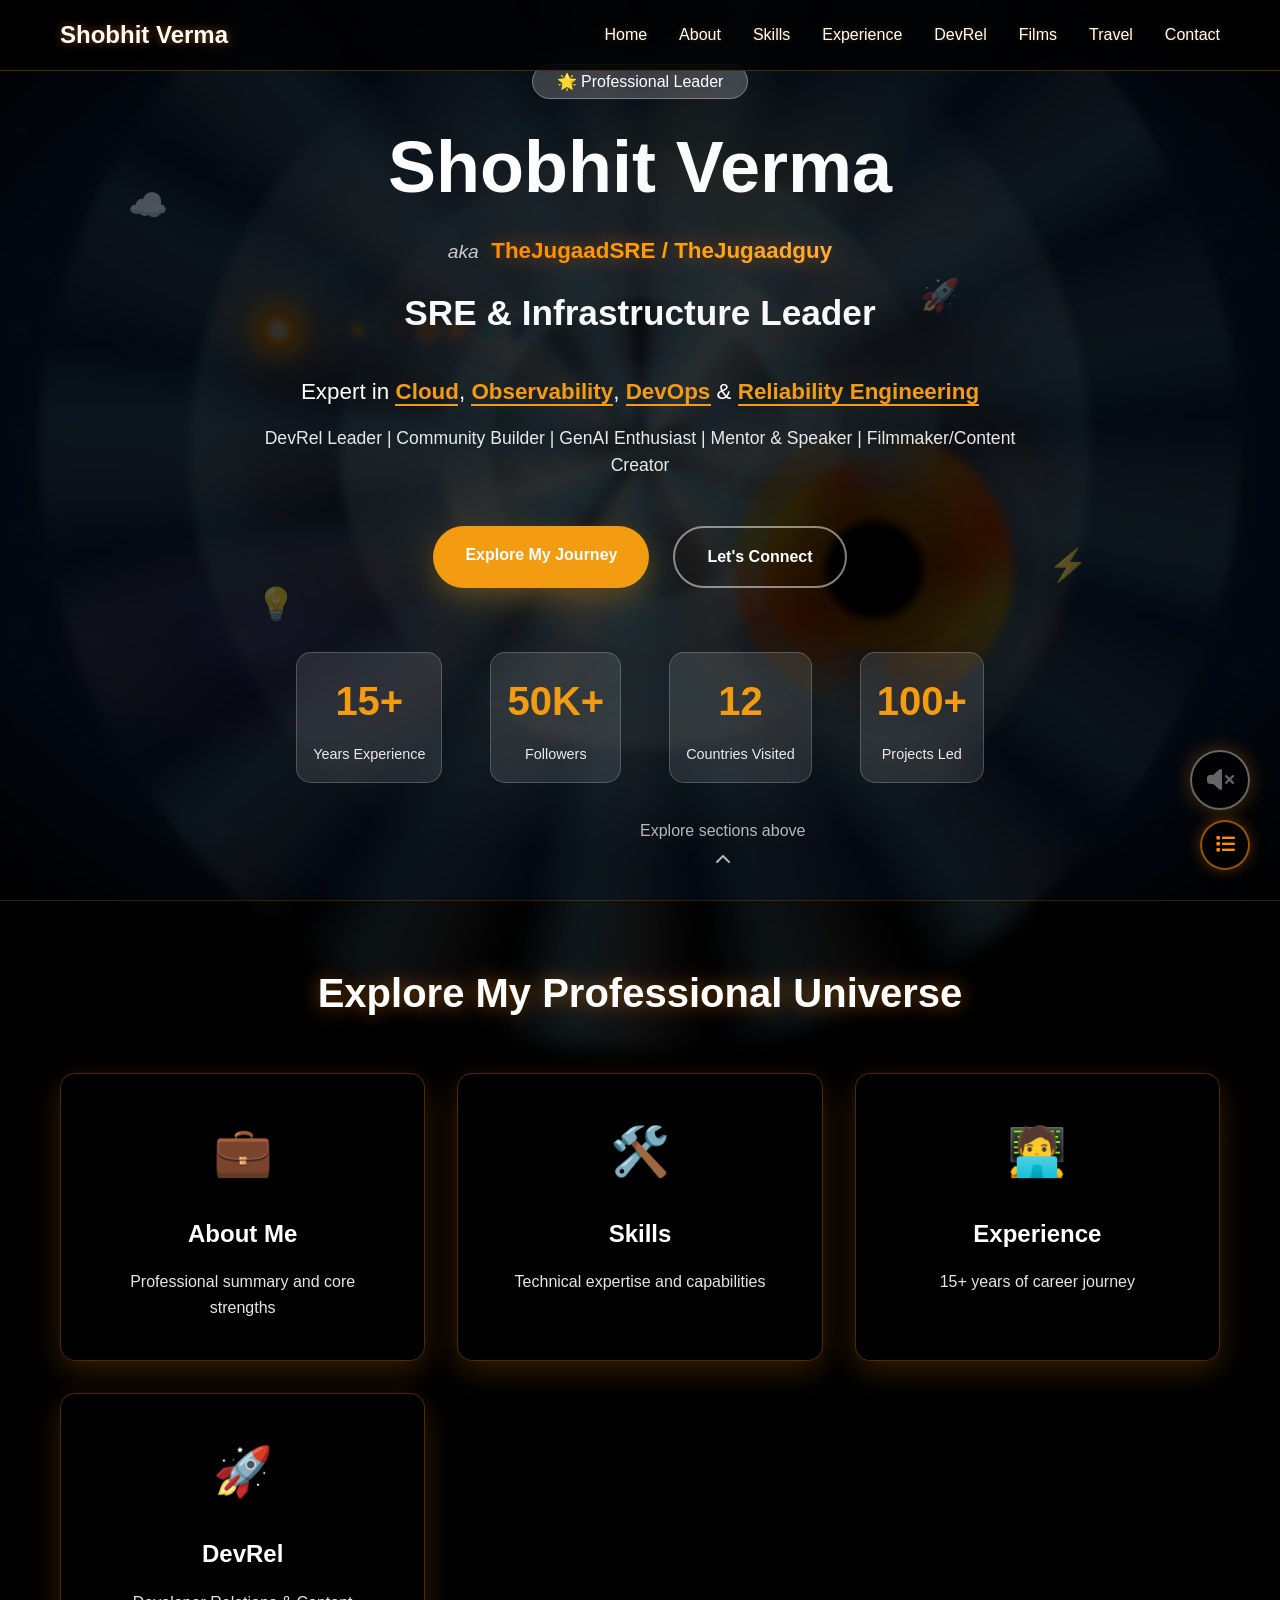
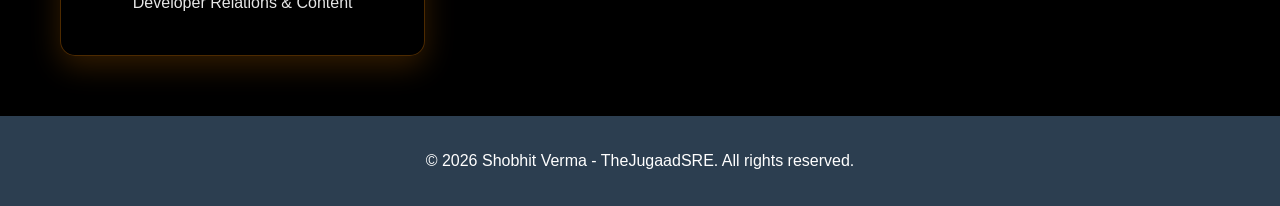
==== commit c63bc6df: "Fix: TheJugaadSRE first in titles, footers, brand name; update GitHub link to profile" ====
--- a/index.html
+++ b/index.html
@@ -3,40 +3,11 @@
 <head>
     <meta charset="UTF-8">
     <meta name="viewport" content="width=device-width, initial-scale=1.0">
-    <title>Shobhit Verma - TheJugaadGuy | SRE Manager & Content Creator</title>
+    <title>Shobhit Verma - TheJugaadSRE | SRE Manager & Content Creator</title>
     <link rel="stylesheet" href="styles.css">
     <link href="https://cdnjs.cloudflare.com/ajax/libs/font-awesome/6.4.0/css/all.min.css" rel="stylesheet">
 </head>
 <body>
-    <!-- Mood Selection Popup -->
-    <div id="moodPopup" class="mood-popup">
-        <div class="mood-popup-content">
-            <div class="mood-header">
-                <h2>🌟 Welcome to My Universe</h2>
-                <p>Before we explore together, how are you feeling today?</p>
-            </div>
-            <div class="mood-selector">
-                <select id="moodSelect" class="mood-dropdown">
-                    <option value="">Choose your current mood...</option>
-                    <option value="excited">🚀 Excited - Ready to conquer the world!</option>
-                    <option value="curious">🔍 Curious - Eager to learn something new</option>
-                    <option value="focused">🎯 Focused - In the zone and productive</option>
-                    <option value="creative">🎨 Creative - Feeling inspired and artistic</option>
-                    <option value="peaceful">🧘 Peaceful - Calm and centered</option>
-                    <option value="adventurous">🌍 Adventurous - Ready for new experiences</option>
-                    <option value="nostalgic">💭 Nostalgic - Reflecting on memories</option>
-                    <option value="ambitious">💪 Ambitious - Driven to achieve goals</option>
-                    <option value="contemplative">🤔 Contemplative - Deep in thought</option>
-                    <option value="energetic">⚡ Energetic - Full of life and vigor</option>
-                </select>
-                <button id="enterUniverse" class="enter-button" disabled>Enter My Universe</button>
-            </div>
-            <div class="mood-subtitle">
-                <p>Your choice will personalize your entire experience ✨</p>
-            </div>
-        </div>
-    </div>
-
     <!-- Epic Cosmic Background -->
     <div class="cosmic-scene">
         <!-- Deep Space Background -->
@@ -205,7 +176,7 @@
             <h1>Shobhit Verma</h1>
             <div class="hero-brand">
                 <span class="brand-aka">aka</span>
-                <span class="brand-names">TheJugaadguy / TheJugaadSRE</span>
+                <span class="brand-names">TheJugaadSRE / TheJugaadguy</span>
             </div>
             <h2 class="hero-subtitle">SRE & Infrastructure Leader</h2>
             <div class="hero-headline">
@@ -286,7 +257,7 @@
     <!-- Footer -->
     <footer class="footer">
         <div class="container">
-            <p>&copy; 2026 Shobhit Verma - TheJugaadGuy. All rights reserved.</p>
+            <p>&copy; 2026 Shobhit Verma - TheJugaadSRE. All rights reserved.</p>
         </div>
     </footer>
 
--- a/styles.css
+++ b/styles.css
@@ -21,6 +21,7 @@
     transition: all 0.8s ease;
     min-height: 100vh;
     text-decoration: none !important;
+    opacity: 1; /* Make website immediately visible */
 }
 
 /* Additional fix for strikethrough issue */
@@ -30,124 +31,19 @@
     text-decoration-color: transparent !important;
 }
 
-/* Mood Selection Popup - EMERGENCY BYPASS */
+/* Mood Selection Popup - COMPLETELY REMOVED */
 .mood-popup {
-    position: fixed;
-    top: 0;
-    left: 0;
-    width: 100%;
-    height: 100%;
-    background: rgba(0, 0, 0, 0.95);
-    display: none !important; /* FORCE HIDDEN */
-    align-items: center;
-    justify-content: center;
-    z-index: 10000;
-    backdrop-filter: blur(10px);
-    animation: fadeIn 0.5s ease;
+    display: none !important;
+    visibility: hidden !important;
+    opacity: 0 !important;
+    pointer-events: none !important;
 }
 
 .mood-popup.hidden {
-    display: none;
-}
-
-.mood-popup-content {
-    background: linear-gradient(135deg, rgba(255, 255, 255, 0.1), rgba(255, 255, 255, 0.05));
-    padding: 3rem;
-    border-radius: 20px;
-    text-align: center;
-    max-width: 500px;
-    width: 90%;
-    backdrop-filter: blur(20px);
-    border: 1px solid rgba(255, 140, 0, 0.3);
-    box-shadow: 0 20px 40px rgba(0, 0, 0, 0.3);
-}
-
-.mood-header h2 {
-    color: #ffffff;
-    font-size: 2.5rem;
-    margin-bottom: 1rem;
-    text-shadow: 0 0 20px rgba(255, 140, 0, 0.5);
-}
-
-.mood-header p {
-    color: #ffffff;
-    font-size: 1.2rem;
-    margin-bottom: 2rem;
-    opacity: 0.9;
-}
-
-.mood-selector {
-    margin-bottom: 2rem;
-}
-
-.mood-dropdown {
-    width: 100%;
-    padding: 1rem;
-    font-size: 1.1rem;
-    border: 2px solid rgba(255, 140, 0, 0.5);
-    border-radius: 10px;
-    background: rgba(0, 0, 0, 0.7);
-    color: #ffffff;
-    margin-bottom: 1.5rem;
-    backdrop-filter: blur(10px);
-}
-
-.mood-dropdown:focus {
-    outline: none;
-    border-color: #ff8c00;
-    box-shadow: 0 0 20px rgba(255, 140, 0, 0.3);
-}
-
-.enter-button {
-    padding: 1rem 2rem;
-    font-size: 1.2rem;
-    font-weight: 600;
-    border: none;
-    border-radius: 50px;
-    background: #666666;
-    color: #ffffff;
-    cursor: not-allowed;
-    transition: all 0.3s ease;
-    text-transform: uppercase;
-    letter-spacing: 1px;
-    opacity: 0.5;
-}
-
-.enter-button:not(:disabled):not(.disabled),
-.enter-button.enabled {
-    background: linear-gradient(45deg, #ff8c00, #ffa500) !important;
-    cursor: pointer !important;
-    opacity: 1 !important;
-    pointer-events: auto !important;
-}
-
-.enter-button:hover:not(:disabled):not(.disabled),
-.enter-button.enabled:hover {
-    transform: translateY(-3px) !important;
-    box-shadow: 0 10px 30px rgba(255, 140, 0, 0.4) !important;
-}
-
-.enter-button:disabled,
-.enter-button.disabled {
-    background: #666666 !important;
-    opacity: 0.5 !important;
-    cursor: not-allowed !important;
-    transform: none !important;
-    pointer-events: none !important;
-}
-
-.enter-button:disabled:hover,
-.enter-button.disabled:hover {
-    transform: none !important;
-    box-shadow: none !important;
-}
-
-.mood-subtitle p {
-    color: #ffffff;
-    font-size: 0.9rem;
-    opacity: 0.7;
-    font-style: italic;
-}
+    display: none !important;
+}
+
+/* Remove all mood popup related styles since we don't need them */
 
 /* Theme Variations */
 body.theme-excited {
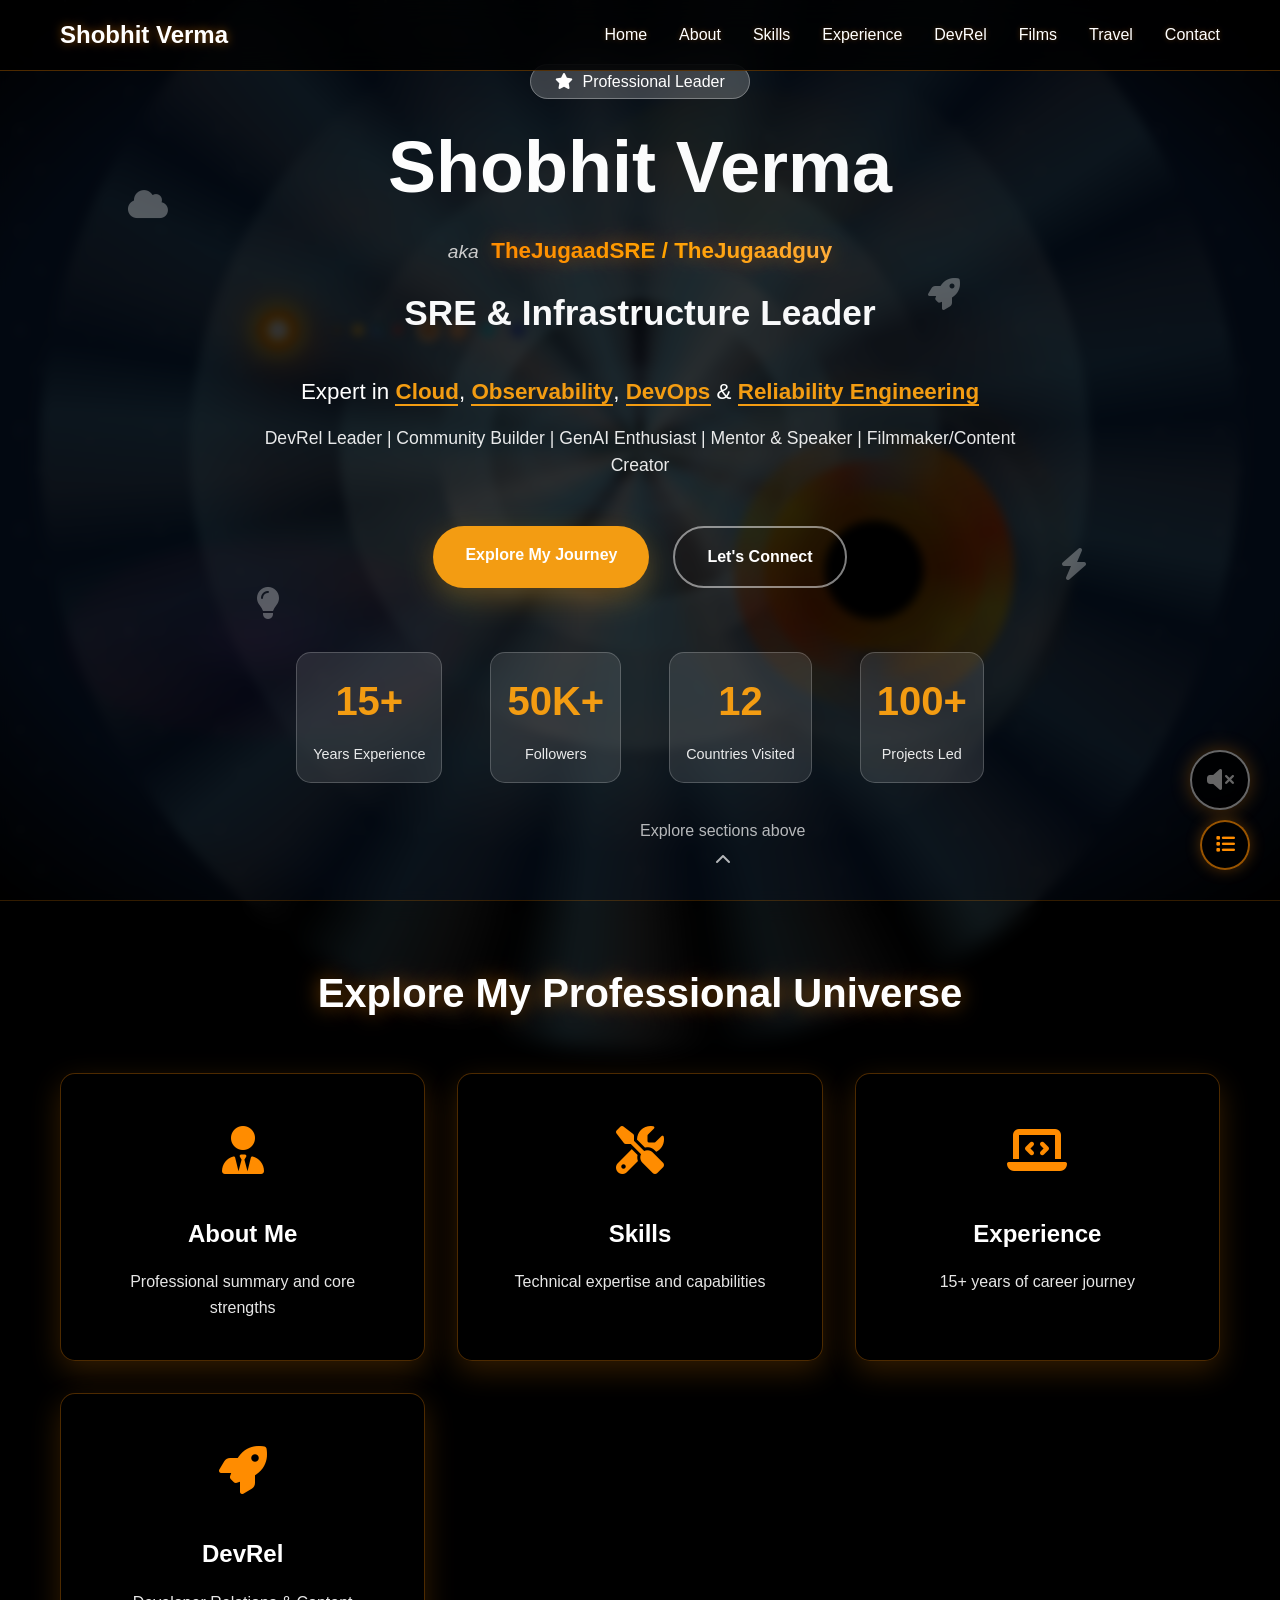
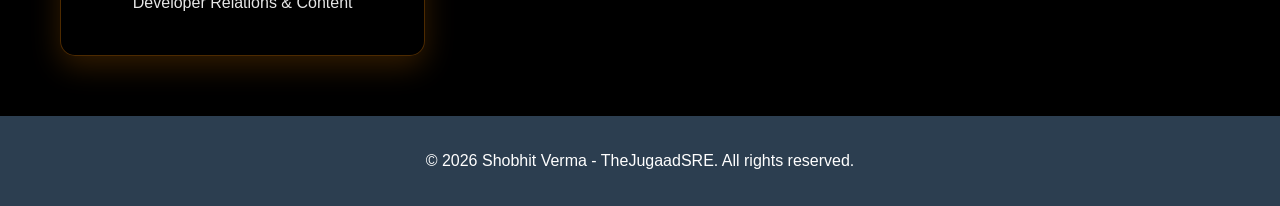
==== commit dad9a6ae: "Checkpoint: all emoji fixes, DevRel updates, brand names, GitHub link, stats" ====
--- a/index.html
+++ b/index.html
@@ -1,4 +1,4 @@
-<!DOCTYPE html>
+﻿<!DOCTYPE html>
 <html lang="en">
 <head>
     <meta charset="UTF-8">
@@ -129,13 +129,13 @@
             <i class="fas fa-volume-mute"></i>
         </button>
         <div class="music-playlist" id="musicPlaylist" style="display: none;">
-            <div class="playlist-header">🎵 Cosmic Soundscapes</div>
+            <div class="playlist-header"><i class="fas fa-music" style="margin-right:0.3rem;"></i> Cosmic Soundscapes</div>
             <div class="playlist-tracks">
-                <div class="track-item" data-track="deep-space">🌌 Deep Space Humming</div>
-                <div class="track-item" data-track="cosmic-winds">💨 Cosmic Winds</div>
-                <div class="track-item" data-track="stellar-harmony">⭐ Stellar Harmony</div>
-                <div class="track-item" data-track="nebula-dreams">🌠 Nebula Dreams</div>
-                <div class="track-item" data-track="quantum-pulse">⚛️ Quantum Pulse</div>
+                <div class="track-item" data-track="deep-space"><i class="fas fa-moon" style="margin-right:0.3rem;"></i> Deep Space Humming</div>
+                <div class="track-item" data-track="cosmic-winds"><i class="fas fa-wind" style="margin-right:0.3rem;"></i> Cosmic Winds</div>
+                <div class="track-item" data-track="stellar-harmony"><i class="fas fa-star" style="margin-right:0.3rem;"></i> Stellar Harmony</div>
+                <div class="track-item" data-track="nebula-dreams"><i class="fas fa-star" style="margin-right:0.3rem;"></i> Nebula Dreams</div>
+                <div class="track-item" data-track="quantum-pulse"><i class="fas fa-atom" style="margin-right:0.3rem;"></i> Quantum Pulse</div>
             </div>
         </div>
         <button id="playlistToggle" class="playlist-btn" title="Show Playlist">
@@ -171,7 +171,7 @@
     <section id="home" class="hero">
         <div class="hero-content">
             <div class="hero-badge">
-                <span class="badge-text">🌟 Professional Leader</span>
+                <span class="badge-text"><i class="fas fa-star" style="margin-right:0.3rem;"></i> Professional Leader</span>
             </div>
             <h1>Shobhit Verma</h1>
             <div class="hero-brand">
@@ -218,10 +218,10 @@
         
         <!-- Floating elements for visual appeal -->
         <div class="floating-elements">
-            <div class="float-item" data-speed="2">☁️</div>
-            <div class="float-item" data-speed="3">⚡</div>
-            <div class="float-item" data-speed="1.5">🚀</div>
-            <div class="float-item" data-speed="2.5">💡</div>
+            <div class="float-item" data-speed="2"><i class="fas fa-cloud"></i></div>
+            <div class="float-item" data-speed="3"><i class="fas fa-bolt"></i></div>
+            <div class="float-item" data-speed="1.5"><i class="fas fa-rocket"></i></div>
+            <div class="float-item" data-speed="2.5"><i class="fas fa-lightbulb"></i></div>
         </div>
     </section>
 
@@ -231,23 +231,19 @@
             <h2>Explore My Professional Universe</h2>
             <div class="nav-cards">
                 <a href="about.html" class="nav-card">
-                    <div class="card-icon">💼</div>
-                    <h3>About Me</h3>
+                    <div class="card-icon"><i class="fas fa-user-tie"></i></div><h3>About Me</h3>
                     <p>Professional summary and core strengths</p>
                 </a>
                 <a href="skills.html" class="nav-card">
-                    <div class="card-icon">🛠️</div>
-                    <h3>Skills</h3>
+                    <div class="card-icon"><i class="fas fa-tools"></i></div><h3>Skills</h3>
                     <p>Technical expertise and capabilities</p>
                 </a>
                 <a href="experience.html" class="nav-card">
-                    <div class="card-icon">🧑‍💻</div>
-                    <h3>Experience</h3>
+                    <div class="card-icon"><i class="fas fa-laptop-code"></i></div><h3>Experience</h3>
                     <p>15+ years of career journey</p>
                 </a>
                 <a href="devrel.html" class="nav-card">
-                    <div class="card-icon">🚀</div>
-                    <h3>DevRel</h3>
+                    <div class="card-icon"><i class="fas fa-rocket"></i></div><h3>DevRel</h3>
                     <p>Developer Relations & Content</p>
                 </a>
             </div>
--- a/styles.css
+++ b/styles.css
@@ -2260,15 +2260,19 @@
     background: rgba(255, 140, 0, 0.1);
     border: 1px solid rgba(255, 140, 0, 0.3);
     border-radius: 10px;
-    font-size: 0.9rem;
+    font-size: 0.85rem;
     color: #ffffff;
     transition: all 0.3s ease;
+    width: 100%;
+    box-sizing: border-box;
+    min-height: 3rem;
 }
 
 .brand-item:hover {
-    background: rgba(228, 64, 95, 0.3);
-    color: #ffffff;
+    background: rgba(255, 140, 0, 0.25);
+    border-color: rgba(255, 140, 0, 0.6);
     transform: translateY(-2px);
+    color: #ffffff;
 }
 
 .brand-item i {
@@ -2277,7 +2281,7 @@
 }
 
 .brand-item:hover i {
-    color: #ffffff;
+    color: #ffb347;
 }
 
 .content-card h3 {
@@ -2310,6 +2314,26 @@
     color: white;
 }
 
+.youtube-link {
+    display: inline-flex;
+    align-items: center;
+    gap: 0.5rem;
+    background: #cc0000;
+    color: white;
+    padding: 0.8rem 1.5rem;
+    border-radius: 25px;
+    text-decoration: none;
+    font-weight: 600;
+    transition: all 0.3s ease;
+    margin-bottom: 1rem;
+}
+
+.youtube-link:hover {
+    background: #ff0000;
+    transform: translateY(-2px);
+    color: white;
+}
+
 .social-stats {
     margin: 1.5rem 0;
     display: flex;
@@ -2319,30 +2343,54 @@
 }
 
 .social-stats span {
-    background: #3498db;
-    color: white;
+    background: rgba(255, 140, 0, 0.1);
+    border: 1px solid rgba(255, 140, 0, 0.3);
+    color: #ffffff;
     padding: 0.5rem 1rem;
     border-radius: 20px;
     font-size: 0.9rem;
 }
 
 .content-topics {
+    display: grid;
+    grid-template-columns: repeat(2, 1fr);
+    gap: 0.8rem;
     margin-top: 1.5rem;
+    width: 100%;
 }
 
 .content-topics span {
-    display: inline-block;
-    background: #ecf0f1;
-    padding: 0.5rem 1rem;
-    margin: 0.2rem;
-    border-radius: 20px;
-    font-size: 0.9rem;
+    display: flex;
+    align-items: center;
+    gap: 0.6rem;
+    padding: 0.8rem;
+    background: rgba(255, 140, 0, 0.1);
+    border: 1px solid rgba(255, 140, 0, 0.3);
+    border-radius: 10px;
+    font-size: 0.85rem;
+    color: #ffffff;
     transition: all 0.3s ease;
+    width: 100%;
+    box-sizing: border-box;
+    text-align: left;
+    word-break: break-word;
+    min-height: 3rem;
+}
+
+.content-topics span i {
+    color: #ff8c00;
+    font-size: 1.1rem;
+}
+
+.content-topics span:hover i {
+    color: #ffb347;
 }
 
 .content-topics span:hover {
-    background: #3498db;
-    color: white;
+    background: rgba(255, 140, 0, 0.25);
+    border-color: rgba(255, 140, 0, 0.6);
+    transform: translateY(-2px);
+    color: #ffffff;
 }
 
 .devrel-capabilities {
@@ -2360,13 +2408,28 @@
     background: rgba(255, 140, 0, 0.1);
     border: 1px solid rgba(255, 140, 0, 0.3);
     border-radius: 10px;
-    font-size: 0.9rem;
-    color: #ffffff;
+    font-size: 0.85rem;
+    color: #ffffff;
+    transition: all 0.3s ease;
+    width: 100%;
+    box-sizing: border-box;
+    min-height: 3rem;
 }
 
 .capability-item i {
-    color: #e74c3c;
+    color: #ff8c00;
     font-size: 1.1rem;
+}
+
+.capability-item:hover {
+    background: rgba(255, 140, 0, 0.25);
+    border-color: rgba(255, 140, 0, 0.6);
+    transform: translateY(-2px);
+    color: #ffffff;
+}
+
+.capability-item:hover i {
+    color: #ffb347;
 }
 
 .devrel-vision {
